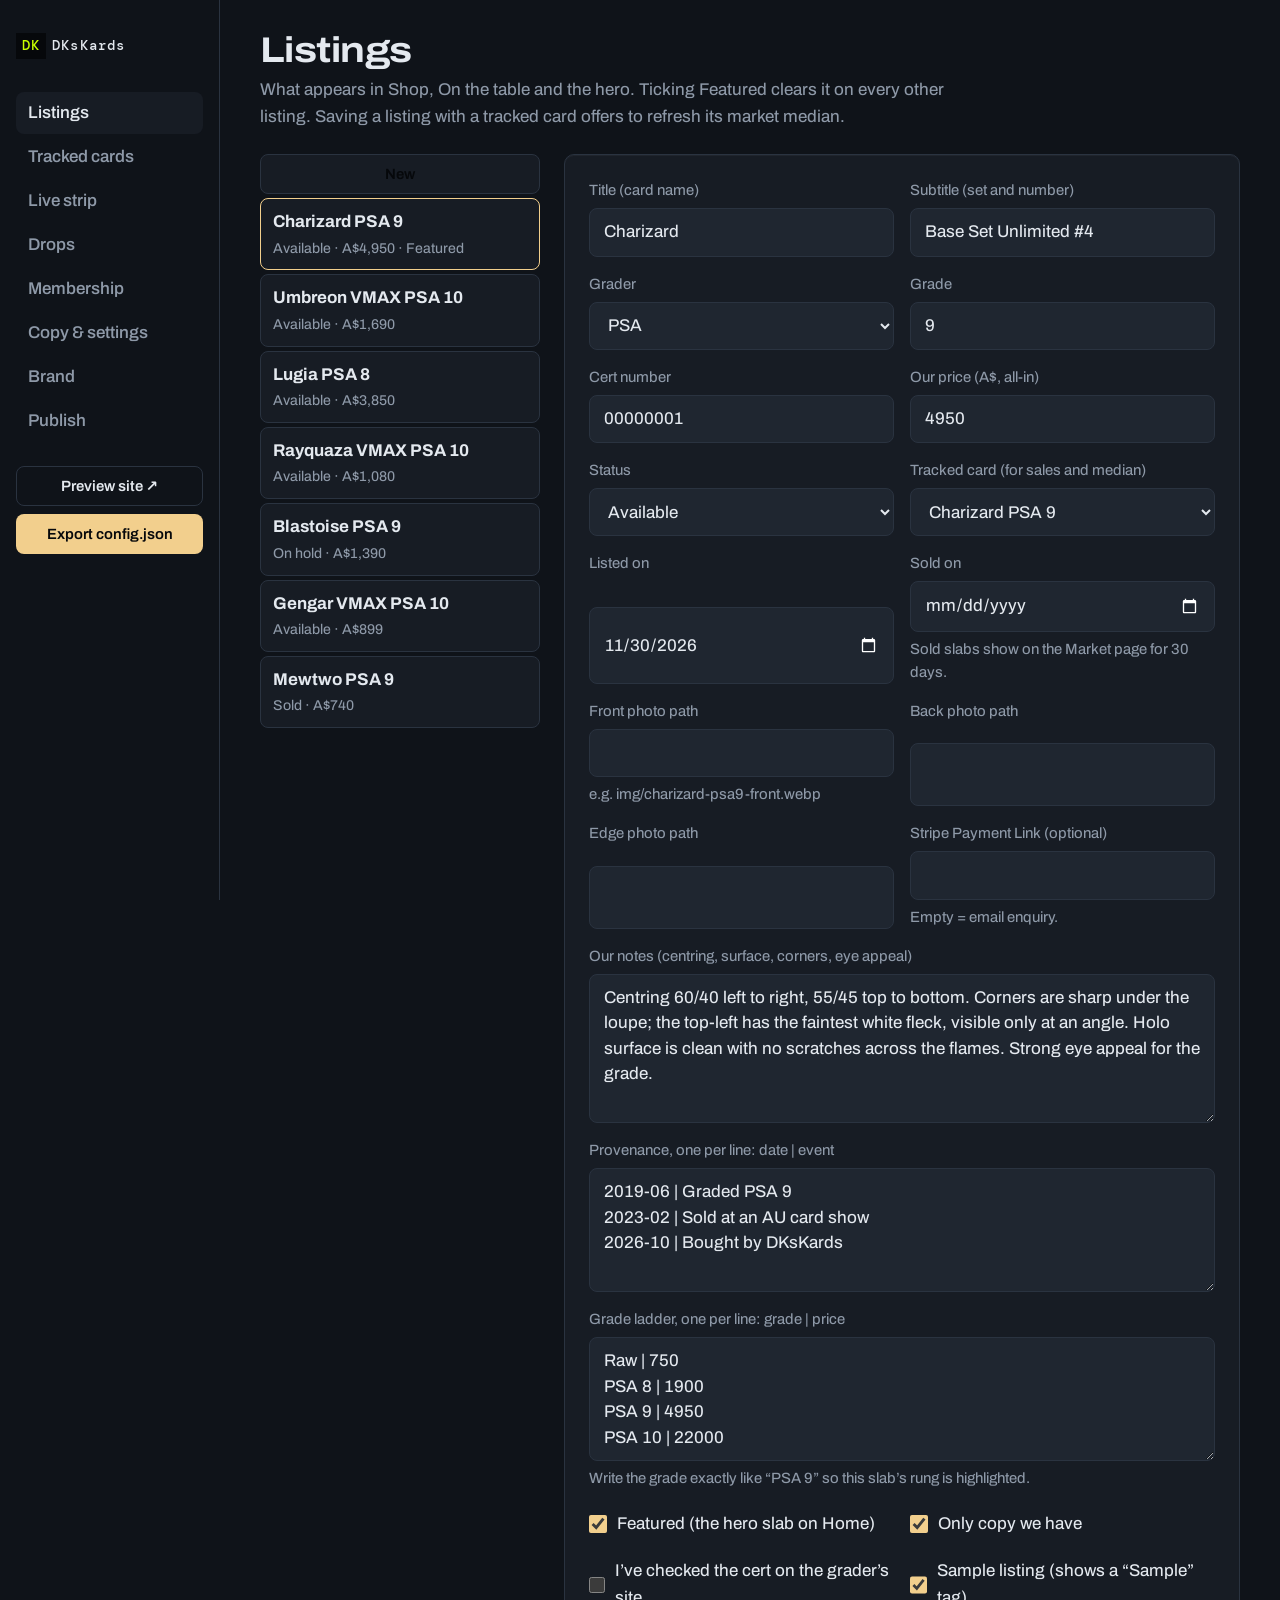
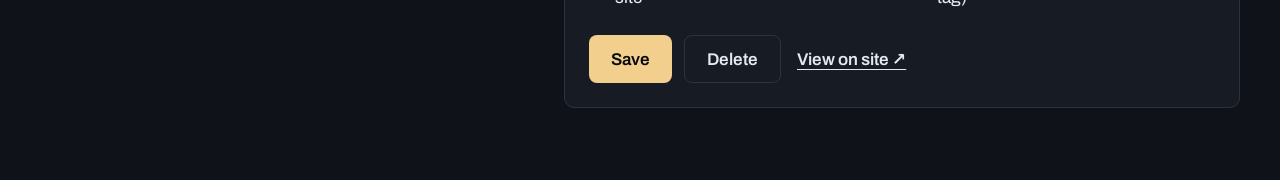
==== dashboard.html @ 217d37fc "DKsKards viewing room site Static storefront: home, shop, card, market pages, dashboard, shared conf" ====
<!doctype html>
<html lang="en-AU" data-theme="dark">
<head>
<meta charset="utf-8">
<meta name="viewport" content="width=device-width, initial-scale=1, viewport-fit=cover">
<meta name="robots" content="noindex">
<title>Dashboard · DKsKards</title>
<script>try{var t=localStorage.getItem('dksKardsTheme');if(t)document.documentElement.dataset.theme=t}catch(e){}</script>
<link rel="preconnect" href="https://fonts.googleapis.com">
<link rel="preconnect" href="https://fonts.gstatic.com" crossorigin>
<link href="https://fonts.googleapis.com/css2?family=Archivo:wdth,wght@62..125,400..800&display=swap" rel="stylesheet">
<link href="https://fonts.googleapis.com/css2?family=DM+Mono:wght@500&text=DKsard%20&display=swap" rel="stylesheet">
<link rel="stylesheet" href="styles.css">
<style>
  .dash{display:grid;grid-template-columns:220px 1fr;min-height:100vh}
  .side{border-right:1px solid var(--edge);padding:var(--s-5) var(--s-4);display:grid;align-content:start;gap:var(--s-5);position:sticky;top:0;height:100vh;overflow:auto}
  .side nav{display:grid;gap:2px}
  .side nav button{text-align:left;min-height:42px;padding:0 12px;border-radius:var(--r-ctl);border:0;background:none;color:var(--steel);cursor:pointer;font-weight:550}
  .side nav button[aria-current]{background:var(--case);color:var(--acrylic)}
  .main{padding:var(--s-6) var(--gutter) var(--s-8);max-width:1100px}
  .main h1{font-size:var(--t-h2);margin-bottom:var(--s-2)}
  .main>p{color:var(--steel);margin-bottom:var(--s-5);max-width:70ch}
  .split{display:grid;grid-template-columns:280px 1fr;gap:var(--s-5);align-items:start}
  .items{display:grid;gap:4px}
  .items button{display:grid;text-align:left;gap:2px;padding:10px 12px;border-radius:var(--r-ctl);border:1px solid var(--edge);background:var(--case);cursor:pointer}
  .items button[aria-current]{border-color:var(--lamp)}
  .items small{color:var(--steel)}
  .form{display:grid;grid-template-columns:1fr 1fr;gap:var(--s-4);padding:var(--s-5)}
  .form .full{grid-column:1/-1}
  .form .check{color:var(--acrylic)}
  .actions{display:flex;gap:var(--s-3);flex-wrap:wrap;grid-column:1/-1;padding-top:var(--s-2)}
  .rows{display:grid;gap:var(--s-2)}
  .row{display:grid;gap:var(--s-2);align-items:end}
  .hint{font-size:var(--t-small);color:var(--steel)}
  .toast{position:fixed;bottom:20px;left:50%;transform:translateX(-50%);background:var(--acrylic);color:var(--room);padding:10px 18px;border-radius:999px;font-weight:600;z-index:90;opacity:0;transition:opacity .2s;pointer-events:none}
  .toast.on{opacity:1}
  .swatch{display:flex;gap:var(--s-4);align-items:center;flex-wrap:wrap}
  .swatch input[type=color]{width:64px;height:48px;border:1px solid var(--edge);border-radius:var(--r-ctl);background:none;cursor:pointer}
  .preview-btn{display:inline-flex;min-height:48px;padding:0 22px;align-items:center;border-radius:var(--r-ctl);font-weight:600}
  @media (max-width:860px){
    .dash{grid-template-columns:1fr}
    .side{position:static;height:auto;border-right:0;border-bottom:1px solid var(--edge)}
    .side nav{grid-auto-flow:column;overflow-x:auto}
    .split,.form{grid-template-columns:1fr}
    body{padding-bottom:0}
  }
</style>
</head>
<body>
<div class="dash">
  <aside class="side">
    <a class="logo" href="index.html"><span class="logo-chip">DK</span><span>DKsKards</span></a>
    <nav id="tabs" aria-label="Dashboard sections"></nav>
    <div style="display:grid;gap:8px">
      <a class="btn btn-line btn-sm" href="index.html" target="_blank">Preview site ↗</a>
      <button class="btn btn-lamp btn-sm" type="button" id="exportTop">Export config.json</button>
    </div>
  </aside>
  <main class="main" id="main"></main>
</div>
<div class="toast" id="toast" role="status"></div>

<script type="module">
import { load, save, DEFAULTS, ADMIN_KEY, STORE_KEY, THEME_KEY, escapeHtml as esc, fmtAUD, latest, median, contrast } from './config.js';

localStorage.setItem(ADMIN_KEY, '1');
const cfg = structuredClone(await load({ admin: true }));
const main = document.getElementById('main');
const $ = (s, r = main) => r.querySelector(s);
const uid = p => `${p}_${Date.now().toString(36)}${Math.random().toString(36).slice(2, 5)}`;
const today = () => new Date().toISOString().slice(0, 10);

function persist(msg = 'Saved in this browser') {
  cfg.updatedAt = new Date().toISOString();
  save(cfg);
  const t = document.getElementById('toast');
  t.textContent = msg; t.classList.add('on');
  clearTimeout(persist.t); persist.t = setTimeout(() => t.classList.remove('on'), 1800);
}

/* ---------- tiny form builder ---------- */
const get = (o, path) => path.split('.').reduce((v, k) => v?.[k], o);
const set = (o, path, val) => { const ks = path.split('.'), last = ks.pop(); ks.reduce((v, k) => (v[k] ??= {}), o)[last] = val; };
const lines = {
  fmt: (arr, cols) => (arr || []).map(r => (Array.isArray(r) ? r : cols.map(c => r[c])).join(' | ')).join('\n'),
  parse: (text, cols, asArray, nums = []) => text.split('\n').map(l => l.split('|').map(s => s.trim())).filter(p => p[0])
    .map(p => { const vals = cols.map((c, i) => nums.includes(c) ? Number(String(p[i] || '').replace(/[^\d.]/g, '')) : (p[i] || '')); return asArray ? vals : Object.fromEntries(cols.map((c, i) => [c, vals[i]])); })
};

function field(f, obj) {
  const v = get(obj, f.k), id = 'f_' + f.k.replace(/\W/g, '_'), cls = f.full ? ' full' : '';
  const hint = f.hint ? `<small class="hint">${f.hint}</small>` : '';
  if (f.type === 'check') return `<label class="check${cls}"><input type="checkbox" id="${id}" data-k="${f.k}" ${v ? 'checked' : ''}> ${f.label}</label>`;
  let input;
  if (f.type === 'select') input = `<select class="input" id="${id}" data-k="${f.k}">${f.options.map(o => { const [val, lab] = Array.isArray(o) ? o : [o, o]; return `<option value="${esc(val)}" ${String(v ?? '') === String(val) ? 'selected' : ''}>${esc(lab)}</option>`; }).join('')}</select>`;
  else if (f.type === 'textarea' || f.type === 'lines') input = `<textarea class="input" id="${id}" data-k="${f.k}" rows="${f.rows || 4}" ${f.type === 'lines' ? 'style="font-variant-numeric:tabular-nums"' : ''}>${esc(f.type === 'lines' ? lines.fmt(v, f.cols) : v ?? '')}</textarea>`;
  else input = `<input class="input" id="${id}" data-k="${f.k}" type="${f.type || 'text'}" value="${esc(v ?? '')}" ${f.type === 'number' ? 'inputmode="decimal" step="any"' : ''}>`;
  return `<label class="field${cls}" for="${id}"><span>${f.label}</span>${input}${hint}</label>`;
}

function readFields(form, fields, obj) {
  for (const f of fields) {
    const el = form.querySelector(`[data-k="${f.k}"]`);
    if (!el) continue;
    let v = f.type === 'check' ? el.checked : el.value;
    if (f.type === 'number') v = v === '' ? null : Number(v);
    if (f.type === 'lines') v = lines.parse(v, f.cols, f.asArray, f.nums);
    set(obj, f.k, v);
  }
  return obj;
}

/* ---------- price check (median of recent comps → history, with confirm) ---------- */
function checkPrice(item) {
  if (!item) return false;
  const since = Date.now() - 90 * 864e5;
  const recent = (item.comps || []).filter(c => Date.parse(c.date) >= since && c.aud > 0);
  if (!recent.length) { alert(`No sales in the last 90 days for ${item.name}. Paste some comps first.`); return false; }
  const m = Math.round(median(recent.map(c => c.aud)) / 5) * 5, cur = latest(item);
  if (!confirm(`${item.name} ${item.grader} ${item.grade}\n\nSuggested market median: ${fmtAUD(m)} (from ${recent.length} sales in 90 days).\nCurrent: ${fmtAUD(cur)}.\n\nAdd it to the price history?`)) return false;
  item.history ??= [];
  const t = today(), last = item.history.at(-1);
  if (last?.t === t) last.aud = m; else item.history.push({ t, aud: m });
  return true;
}

/* ---------- panels ---------- */
const STATUS = [['available', 'Available'], ['on_hold', 'On hold'], ['sold', 'Sold']];
const GRADERS = ['PSA', 'CGC', 'BGS', 'TAG', 'ACE'];

const LISTING_FIELDS = () => [
  { k: 'title', label: 'Title (card name)' }, { k: 'subtitle', label: 'Subtitle (set and number)' },
  { k: 'grader', label: 'Grader', type: 'select', options: GRADERS }, { k: 'grade', label: 'Grade' },
  { k: 'cert', label: 'Cert number' }, { k: 'priceAUD', label: 'Our price (A$, all-in)', type: 'number' },
  { k: 'status', label: 'Status', type: 'select', options: STATUS },
  { k: 'inventoryId', label: 'Tracked card (for sales and median)', type: 'select', options: [['', 'None'], ...(cfg.inventory || []).map(i => [i.id, `${i.name} ${i.grader} ${i.grade}`])] },
  { k: 'listedAt', label: 'Listed on', type: 'date' }, { k: 'soldAt', label: 'Sold on', type: 'date', hint: 'Sold slabs show on the Market page for 30 days.' },
  { k: 'images.front', label: 'Front photo path', hint: 'e.g. img/charizard-psa9-front.webp' }, { k: 'images.back', label: 'Back photo path' },
  { k: 'images.edge', label: 'Edge photo path' }, { k: 'buyLink', label: 'Stripe Payment Link (optional)', type: 'url', hint: 'Empty = email enquiry.' },
  { k: 'notes', label: 'Our notes (centring, surface, corners, eye appeal)', type: 'textarea', full: true, rows: 5 },
  { k: 'provenance', label: 'Provenance, one per line: date | event', type: 'lines', cols: ['date', 'event'], full: true },
  { k: 'ladder', label: 'Grade ladder, one per line: grade | price', type: 'lines', cols: ['grade', 'price'], asArray: true, nums: ['price'], full: true, hint: 'Write the grade exactly like “PSA 9” so this slab’s rung is highlighted.' },
  { k: 'featured', label: 'Featured (the hero slab on Home)', type: 'check' }, { k: 'onlyCopy', label: 'Only copy we have', type: 'check' },
  { k: 'certVerified', label: 'I’ve checked the cert on the grader’s site', type: 'check' }, { k: 'sample', label: 'Sample listing (shows a “Sample” tag)', type: 'check' }
];

const INV_FIELDS = [
  { k: 'name', label: 'Card name' }, { k: 'set', label: 'Set' }, { k: 'number', label: 'Card number' },
  { k: 'era', label: 'Era', type: 'select', options: ['WOTC vintage', 'EX & DP era', 'HGSS to XY', 'Sun & Moon', 'Sword & Shield', 'Scarlet & Violet', 'Japanese', 'Other'] },
  { k: 'language', label: 'Language', type: 'select', options: ['English', 'Japanese', 'Korean', 'Chinese', 'Other'] },
  { k: 'grader', label: 'Grader', type: 'select', options: GRADERS }, { k: 'grade', label: 'Grade' },
  { k: 'pop', label: 'Population at this grade', type: 'number' }, { k: 'popHigher', label: 'Population graded higher', type: 'number' },
  { k: 'comps', label: 'Recent sales, one per line: date | price A$ | venue', type: 'lines', cols: ['date', 'aud', 'venue'], nums: ['aud'], full: true, rows: 8, hint: 'Dates as YYYY-MM-DD. Convert USD to AUD before pasting.' }
];

function listEditor({ title, intro, key, fields, label, sub, blank, onSave, extra }) {
  return function render(selId) {
    const arr = cfg[key] ??= [];
    const cur = arr.find(x => x.id === selId) || arr[0];
    main.innerHTML = `<h1>${title}</h1><p>${intro}</p>
      <div class="split">
        <div class="items">
          <button type="button" class="btn btn-lamp btn-sm" id="newItem" style="display:flex">New</button>
          ${arr.map(x => `<button type="button" data-id="${esc(x.id)}" ${x === cur ? 'aria-current="true"' : ''}><b>${esc(label(x))}</b><small>${esc(sub(x))}</small></button>`).join('')}
        </div>
        ${cur ? `<form class="form panel" id="ed">${(typeof fields === 'function' ? fields() : fields).map(f => field(f, cur)).join('')}
          ${extra ? extra(cur) : ''}
          <div class="actions"><button class="btn btn-lamp" type="submit">Save</button>
          <button class="btn btn-line" type="button" id="del">Delete</button>
          ${key === 'listings' ? `<a class="btn btn-text" href="card.html?id=${encodeURIComponent(cur.id)}" target="_blank">View on site ↗</a>` : ''}</div></form>`
        : '<p class="muted">Nothing here yet.</p>'}
      </div>`;
    $('#newItem').onclick = () => { const x = blank(); arr.unshift(x); persist('Added'); render(x.id); };
    main.querySelectorAll('.items [data-id]').forEach(b => b.onclick = () => render(b.dataset.id));
    if (!cur) return;
    $('#ed').onsubmit = e => {
      e.preventDefault();
      readFields(e.target, typeof fields === 'function' ? fields() : fields, cur);
      onSave?.(cur);
      persist();
      render(cur.id);
    };
    $('#del').onclick = () => { if (confirm(`Delete “${label(cur)}”? This can’t be undone (export a backup first if unsure).`)) { arr.splice(arr.indexOf(cur), 1); persist('Deleted'); render(); } };
    main.querySelectorAll('[data-act]').forEach(b => b.onclick = () => extraAct(b.dataset.act, cur, render));
  };
}

function extraAct(act, item, render) {
  if (act === 'check') {
    readFields($('#ed'), INV_FIELDS, item);
    if (checkPrice(item)) { persist('Market median updated'); render(item.id); }
  }
}

const PANELS = {
  listings: { name: 'Listings', render: listEditor({
    title: 'Listings', key: 'listings', fields: LISTING_FIELDS,
    intro: 'What appears in Shop, On the table and the hero. Ticking Featured clears it on every other listing. Saving a listing with a tracked card offers to refresh its market median.',
    label: x => `${x.title || 'Untitled'} ${x.grader || ''} ${x.grade || ''}`, sub: x => `${STATUS.find(s => s[0] === x.status)?.[1] || ''} · ${fmtAUD(x.priceAUD)}${x.featured ? ' · Featured' : ''}`,
    blank: () => ({ id: uid('lst'), title: 'New slab', subtitle: '', grader: 'PSA', grade: '10', cert: '', priceAUD: null, status: 'available', onlyCopy: true, images: { front: '', back: '', edge: '' }, notes: '', provenance: [], ladder: [], featured: false, buyLink: '', listedAt: today() }),
    onSave: l => {
      if (l.featured) cfg.listings.forEach(x => { if (x !== l) x.featured = false; });
      if (l.status === 'sold' && !l.soldAt) l.soldAt = today();
      const item = cfg.inventory?.find(i => i.id === l.inventoryId);
      if (item) checkPrice(item);
    }
  }) },
  inventory: { name: 'Tracked cards', render: listEditor({
    title: 'Tracked cards', key: 'inventory', fields: INV_FIELDS,
    intro: 'Every card on the Market board. Paste 3–10 recent sales, then Check price to add a new market median to its history.',
    label: x => x.name || 'Untitled', sub: x => `${x.grader} ${x.grade} · ${fmtAUD(latest(x))} · ${(x.comps || []).length} sales`,
    blank: () => ({ id: uid('inv'), name: 'New card', set: '', number: '', era: 'Other', language: 'English', grader: 'PSA', grade: '10', pop: null, popHigher: null, history: [], comps: [] }),
    extra: x => `<div class="full panel" style="padding:14px 16px;display:flex;justify-content:space-between;align-items:center;gap:12px;flex-wrap:wrap;background:var(--case-2)">
      <span>Market median <b class="num">${fmtAUD(latest(x))}</b> <span class="hint">· ${(x.history || []).length} history points · last ${esc(x.history?.at(-1)?.t || 'never')}</span></span>
      <button class="btn btn-line btn-sm" type="button" data-act="check">Check price</button></div>`
  }) },
  ticker: { name: 'Live strip', render: renderTicker },
  drops: { name: 'Drops', render: renderDrops },
  membership: { name: 'Membership', render: renderMembership },
  copy: { name: 'Copy & settings', render: renderCopy },
  brand: { name: 'Brand', render: renderBrand },
  publish: { name: 'Publish', render: renderPublish }
};

function renderTicker() {
  const items = cfg.tickerItems ??= [];
  main.innerHTML = `<h1>Live strip</h1><p>The prices that run across the top of every page. Previous price drives the % change.</p>
    <form class="panel" style="padding:var(--s-5);display:grid;gap:var(--s-4)" id="tk">
      <div class="rows">${items.map((t, i) => `<div class="row" style="grid-template-columns:2fr 1fr 1fr auto">
        <label class="field"><span>Text</span><input class="input" name="text" value="${esc(t.text)}"></label>
        <label class="field"><span>Price A$</span><input class="input num" name="price" type="number" value="${t.price ?? ''}"></label>
        <label class="field"><span>Previous A$</span><input class="input num" name="prevPrice" type="number" value="${t.prevPrice ?? ''}"></label>
        <button class="btn btn-text" type="button" data-rm="${i}" aria-label="Remove ${esc(t.text)}">Remove</button></div>`).join('')}</div>
      <div class="actions"><button class="btn btn-lamp" type="submit">Save</button><button class="btn btn-line" type="button" id="add">Add a row</button>
      <button class="btn btn-text" type="button" id="fill">Fill from tracked cards</button></div>
    </form>`;
  const read = () => {
    cfg.tickerItems = [...main.querySelectorAll('.row')].map(r => {
      const price = Number(r.querySelector('[name=price]').value) || null, prevPrice = Number(r.querySelector('[name=prevPrice]').value) || null;
      return { text: r.querySelector('[name=text]').value, price, prevPrice, dir: price && prevPrice && price < prevPrice ? 'down' : 'up' };
    }).filter(t => t.text.trim());
  };
  $('#tk').onsubmit = e => { e.preventDefault(); read(); persist(); renderTicker(); };
  $('#add').onclick = () => { read(); cfg.tickerItems.push({ text: '', price: null, prevPrice: null }); renderTicker(); };
  main.querySelectorAll('[data-rm]').forEach(b => b.onclick = () => { read(); cfg.tickerItems.splice(Number(b.dataset.rm), 1); persist('Removed'); renderTicker(); });
  $('#fill').onclick = () => {
    if (!confirm('Replace the live strip with the latest medians of your tracked cards?')) return;
    cfg.tickerItems = (cfg.inventory || []).slice(0, 10).map(i => {
      const h = i.history || [], price = latest(i), ref = h.length ? Date.parse(h.at(-1).t) - 30 * 864e5 : 0;
      const prev = [...h].reverse().find(p => Date.parse(p.t) <= ref)?.aud ?? null;
      return { text: `${i.name} ${i.grader} ${i.grade}`, price, prevPrice: prev, dir: prev && price < prev ? 'down' : 'up' };
    });
    persist('Live strip refreshed'); renderTicker();
  };
}

function renderDrops() {
  const drops = cfg.drops ??= [];
  const local = d => { if (!d) return ''; const t = new Date(d); return new Date(t - t.getTimezoneOffset() * 6e4).toISOString().slice(0, 16); };
  main.innerHTML = `<h1>Drops</h1><p>Scheduled releases of new stock. The next one shows on Home and Shop with an “Add to calendar” link. Times are in this computer’s time zone.</p>
    <form id="dr" style="display:grid;gap:var(--s-4)">
      ${drops.map((d, i) => `<fieldset class="panel form" data-i="${i}" style="border:1px solid var(--edge)">
        <label class="field"><span>Title</span><input class="input" name="title" value="${esc(d.title)}"></label>
        <label class="field"><span>Date and time</span><input class="input" name="date" type="datetime-local" value="${local(d.date)}"></label>
        <div class="full"><span class="hint">Listings in this drop</span>${(cfg.listings || []).map(l => `<label class="check"><input type="checkbox" name="lst" value="${esc(l.id)}" ${d.listingIds?.includes(l.id) ? 'checked' : ''}> ${esc(l.title)} ${esc(l.grader)} ${esc(l.grade)}</label>`).join('')}</div>
        <div class="actions"><button class="btn btn-text" type="button" data-rm="${i}">Remove this drop</button></div></fieldset>`).join('')}
      <div class="actions"><button class="btn btn-lamp" type="submit">Save</button><button class="btn btn-line" type="button" id="add">Add a drop</button></div>
    </form>`;
  const read = () => {
    cfg.drops = [...main.querySelectorAll('fieldset[data-i]')].map(fs => ({
      title: fs.querySelector('[name=title]').value,
      date: fs.querySelector('[name=date]').value ? new Date(fs.querySelector('[name=date]').value).toISOString() : '',
      listingIds: [...fs.querySelectorAll('[name=lst]:checked')].map(c => c.value)
    }));
  };
  $('#dr').onsubmit = e => { e.preventDefault(); read(); persist(); renderDrops(); };
  $('#add').onclick = () => { read(); cfg.drops.push({ title: 'New drop', date: new Date(Date.now() + 7 * 864e5).toISOString(), listingIds: [] }); renderDrops(); };
  main.querySelectorAll('[data-rm]').forEach(b => b.onclick = () => { read(); cfg.drops.splice(Number(b.dataset.rm), 1); persist('Removed'); renderDrops(); });
}

function renderMembership() {
  const tiers = cfg.membership.tiers;
  const F = [{ k: 'name', label: 'Name' }, { k: 'priceMonthly', label: 'Monthly A$', type: 'number' }, { k: 'priceYearly', label: 'Yearly A$ (optional)', type: 'number' },
    { k: 'link', label: 'Stripe Payment Link', type: 'url', hint: 'Empty = email signup.' }, { k: 'blurb', label: 'One-line description', full: true },
    { k: 'highlight', label: 'Highlight this tier', type: 'check' }, { k: 'from', label: 'Show “from” before the price', type: 'check' }];
  main.innerHTML = `<h1>Membership</h1><p>Prices and payment links for each tier. Create a recurring Stripe Payment Link per tier and paste it here.</p>
    <form id="ms" style="display:grid;gap:var(--s-4)">${tiers.map((t, i) => `<fieldset class="panel form" data-i="${i}" style="border:1px solid var(--edge)"><legend class="hint" style="padding:0 6px">${esc(t.id)}</legend>${F.map(f => field({ ...f, k: f.k }, t).replace(/id="f_/g, `id="t${i}_`).replace(/for="f_/g, `for="t${i}_`)).join('')}</fieldset>`).join('')}
    <div class="actions"><button class="btn btn-lamp" type="submit">Save</button></div></form>`;
  $('#ms').onsubmit = e => {
    e.preventDefault();
    main.querySelectorAll('fieldset[data-i]').forEach(fs => readFields(fs, F, tiers[fs.dataset.i]));
    if (tiers.filter(t => t.highlight).length > 1) alert('More than one tier is highlighted. Usually one reads best.');
    persist();
  };
}

function renderCopy() {
  const C = Object.keys(DEFAULTS.copy).map(k => ({ k: 'copy.' + k, label: k.replace(/([A-Z])/g, ' $1').replace(/^./, c => c.toUpperCase()), type: (DEFAULTS.copy[k].length > 70 ? 'textarea' : 'text'), full: DEFAULTS.copy[k].length > 70, rows: 3 }));
  const S = [{ k: 'settings.contactEmail', label: 'Contact email (enquiries, briefs, orders)', type: 'email' }, { k: 'settings.huntPrice', label: 'Card Hunt price A$', type: 'number' },
    { k: 'settings.auditPrice', label: 'Portfolio audit price A$', type: 'number' },
    ...['free', 'collector', 'concierge'].map(t => ({ k: `settings.sourcingRates.${t}`, label: `Sourcing fee rate, ${t} (0.05 = 5%)`, type: 'number' }))];
  main.innerHTML = `<h1>Copy & settings</h1><p>Every visible line of copy. Write in sentence case. Avoid “investment”, “returns” and “guaranteed”.</p>
    <form class="form panel" id="cp">${S.map(f => field(f, cfg)).join('')}<hr class="full" style="border:0;border-top:1px solid var(--edge)">${C.map(f => field(f, cfg)).join('')}
    <div class="actions"><button class="btn btn-lamp" type="submit">Save</button></div></form>`;
  $('#cp').onsubmit = e => {
    e.preventDefault();
    readFields(e.target, [...S, ...C], cfg);
    const banned = Object.values(cfg.copy).join(' ').match(/\b(investment|returns|guaranteed)\b/i);
    persist(banned ? `Saved. Heads up: copy uses “${banned[0]}”.` : 'Saved in this browser');
  };
}

function renderBrand() {
  const ROOM = '#0F1319';
  main.innerHTML = `<h1>Brand</h1><p>The logo’s chartreuse is fixed. The lamp colour is the light source: primary buttons, focus rings and “our price” in the dark theme.</p>
    <div class="panel" style="padding:var(--s-5);display:grid;gap:var(--s-5)">
      <div class="swatch">
        <input type="color" id="lamp" value="${esc(cfg.settings.lamp || '#F2CF8D')}" aria-label="Lamp colour">
        <span class="btn preview-btn" id="prev" style="background:${esc(cfg.settings.lamp)};color:#06080B">Browse the slabs</span>
        <span class="preview-btn" id="prevText" style="background:${ROOM};color:${esc(cfg.settings.lamp)};font-size:1.3rem">A$4,950</span>
      </div>
      <p id="ratio" role="status"></p>
      <label class="field" style="max-width:260px"><span>Default theme for new visitors</span>
        <select class="input" id="theme"><option value="dark" ${cfg.theme !== 'light' ? 'selected' : ''}>Dark (viewing room)</option><option value="light" ${cfg.theme === 'light' ? 'selected' : ''}>Light (daylight inspection)</option></select></label>
      <div class="actions"><button class="btn btn-lamp" type="button" id="saveBrand">Save</button><button class="btn btn-text" type="button" id="resetLamp">Reset to #F2CF8D</button></div>
    </div>`;
  const upd = () => {
    const c = $('#lamp').value, r = contrast(c, ROOM);
    $('#prev').style.background = c; $('#prevText').style.color = c;
    $('#ratio').innerHTML = r >= 4.5 ? `<span class="up">Contrast ${r.toFixed(1)}:1 against the dark background. Good.</span>`
      : `<span class="down">Contrast ${r.toFixed(1)}:1. This colour is hard to read on the dark background. Pick a lighter one.</span>`;
    return r;
  };
  $('#lamp').oninput = upd; upd();
  $('#resetLamp').onclick = () => { $('#lamp').value = '#F2CF8D'; upd(); };
  $('#saveBrand').onclick = () => {
    if (upd() < 4.5 && !confirm('This lamp colour fails the 4.5:1 contrast check. Save anyway?')) return;
    cfg.settings.lamp = $('#lamp').value.toUpperCase();
    cfg.theme = $('#theme').value;
    persist();
  };
}

function renderPublish() {
  main.innerHTML = `<h1>Publish</h1>
    <p>Edits here live only in this browser. To show them to visitors: export <b>config.json</b>, put it next to index.html in the site folder, and redeploy. Visitors load config.json; this browser also overlays its local edits because you’ve opened the dashboard here.</p>
    <div class="panel" style="padding:var(--s-5);display:grid;gap:var(--s-4)">
      <div class="actions"><button class="btn btn-lamp" type="button" id="exp">Export config.json</button>
      <label class="btn btn-line" style="cursor:pointer">Import a config file<input type="file" id="imp" accept="application/json,.json" hidden></label></div>
      <p class="hint">Last saved here: ${cfg.updatedAt ? new Date(cfg.updatedAt).toLocaleString('en-AU') : 'not yet'}.</p>
      <hr style="border:0;border-top:1px solid var(--edge)">
      <div class="actions">
        <button class="btn btn-text" type="button" id="discard">Discard this browser’s edits</button>
        <button class="btn btn-text" type="button" id="signout">Stop showing local edits in this browser</button>
      </div>
      <p class="hint">Discard reloads the published config.json (or the built-in samples). Stop showing makes this browser see the site exactly as visitors do.</p>
    </div>`;
  $('#exp').onclick = exportConfig;
  $('#imp').onchange = async e => {
    const file = e.target.files[0]; if (!file) return;
    try {
      const data = JSON.parse(await file.text());
      if (!confirm(`Replace this browser’s config with ${file.name}?`)) return;
      localStorage.setItem(STORE_KEY, JSON.stringify(data));
      location.reload();
    } catch { alert('That file isn’t valid JSON.'); }
  };
  $('#discard').onclick = () => { if (confirm('Discard every unsaved-to-file edit in this browser?')) { localStorage.removeItem(STORE_KEY); location.reload(); } };
  $('#signout').onclick = () => { localStorage.removeItem(ADMIN_KEY); alert('Done. Opening the dashboard again turns local edits back on.'); location.href = 'index.html'; };
}

function exportConfig() {
  const a = Object.assign(document.createElement('a'), {
    href: URL.createObjectURL(new Blob([JSON.stringify(cfg, null, 2)], { type: 'application/json' })), download: 'config.json'
  });
  a.click(); URL.revokeObjectURL(a.href);
}
document.getElementById('exportTop').onclick = exportConfig;

/* ---------- tabs ---------- */
const tabs = document.getElementById('tabs');
tabs.innerHTML = Object.entries(PANELS).map(([k, p]) => `<button type="button" data-p="${k}">${p.name}</button>`).join('');
function show(k) {
  if (!PANELS[k]) k = 'listings';
  tabs.querySelectorAll('button').forEach(b => b.toggleAttribute('aria-current', b.dataset.p === k));
  history.replaceState(null, '', '#' + k);
  PANELS[k].render();
  main.focus?.();
}
tabs.onclick = e => { const b = e.target.closest('[data-p]'); if (b) show(b.dataset.p); };
show(location.hash.slice(1));
</script>
</body>
</html>
---- styles.css ----
/* DKsKards — "The Viewing Room". Tokens first; dark and light values change together. */
:root{
  --room:#0F1319; --case:#171C24; --case-2:#1F2630; --edge:#2A3340;
  --acrylic:#E4E9EF; --steel:#8E99A8; --lamp:#F2CF8D; --lamp-ink:var(--lamp);
  --gain:#63CF95; --loss:#EA6E62; --signal:#C8FF00; --ink:#06080B;
  --display:'Archivo',system-ui,sans-serif;
  --read:'Source Serif 4',Georgia,serif;
  --t-hero:clamp(2.6rem,7vw,5.2rem); --t-h1:clamp(2rem,4.5vw,3.2rem);
  --t-h2:clamp(1.5rem,3vw,2.1rem); --t-h3:1.25rem; --t-small:.875rem; --t-micro:.75rem;
  --s-1:4px; --s-2:8px; --s-3:12px; --s-4:16px; --s-5:24px; --s-6:32px; --s-7:48px; --s-8:72px; --s-9:112px;
  --r-slab:14px; --r-panel:10px; --r-ctl:8px;
  --ease:cubic-bezier(.2,.7,.2,1);
  --gutter:clamp(16px,4vw,40px);
  --hi:inset 0 1px 0 rgba(255,255,255,.04);
  color-scheme:dark;
}
:root[data-theme="light"]{
  --room:#ECEFF3; --case:#FFFFFF; --case-2:#F5F7F9; --edge:#D5DBE2;
  --acrylic:#121820; --steel:#566170; --lamp:#B07A1E; --lamp-ink:#8A5A0B;
  --gain:#17794A; --loss:#C2392C; --hi:inset 0 1px 0 rgba(255,255,255,.8);
  color-scheme:light;
}

*,*::before,*::after{box-sizing:border-box;margin:0;padding:0}
html{-webkit-text-size-adjust:100%;scroll-padding-top:80px}
body{
  background:var(--room); color:var(--acrylic); min-height:100vh;
  font:450 1rem/1.55 var(--display); font-variation-settings:"wdth" 100;
  -webkit-font-smoothing:antialiased; overflow-x:hidden;
}
@media (min-width:761px){html{font-size:106.25%}} /* 17px desktop base */
img,svg{display:block;max-width:100%}
a{color:inherit}
button,input,select,textarea{font:inherit;color:inherit}
h1,h2,h3{font-weight:700;font-variation-settings:"wdth" 118;letter-spacing:-.015em;line-height:1.05;text-wrap:balance}
h1{font-size:var(--t-h1)} h2{font-size:var(--t-h2)} h3{font-size:var(--t-h3);line-height:1.2}
p{text-wrap:pretty}
.read{font-family:var(--read);font-size:1.0625rem;line-height:1.65;max-width:68ch}
.num{font-variant-numeric:tabular-nums}
.muted{color:var(--steel)}
.small{font-size:var(--t-small)}
.wrap{max-width:1240px;margin-inline:auto;padding-inline:var(--gutter)}
.section{padding-block:var(--s-8)}
.section-head{display:flex;align-items:end;justify-content:space-between;gap:var(--s-4);margin-bottom:var(--s-5);flex-wrap:wrap}
.section-head p{color:var(--steel);max-width:52ch;margin-top:var(--s-2)}
.sr-only{position:absolute;width:1px;height:1px;overflow:hidden;clip:rect(0 0 0 0);white-space:nowrap}
.skip{position:absolute;left:var(--s-4);top:-60px;z-index:100;background:var(--lamp);color:var(--ink);padding:10px 16px;border-radius:var(--r-ctl);font-weight:600}
.skip:focus{top:var(--s-3)}
:focus-visible{outline:2px solid var(--lamp);outline-offset:3px;border-radius:4px}
.up{color:var(--gain)} .down{color:var(--loss)}
[hidden]{display:none!important}

/* ---------- controls ---------- */
.btn{display:inline-flex;align-items:center;justify-content:center;gap:8px;min-height:48px;padding:0 22px;
  border-radius:var(--r-ctl);font:600 1rem var(--display);cursor:pointer;border:0;text-decoration:none;
  transition:transform .12s var(--ease),background .12s,border-color .12s}
.btn:active{transform:scale(.98)}
.btn-lamp{background:var(--lamp);color:var(--ink)}
.btn-lamp:hover{background:color-mix(in srgb,var(--lamp) 88%,#fff)}
.btn-line{background:none;border:1px solid var(--edge);color:var(--acrylic)}
.btn-line:hover{border-color:var(--steel)}
.btn-text{background:none;color:var(--acrylic);text-decoration:underline;text-underline-offset:4px;padding:0 4px;min-height:44px}
.btn-text:hover{color:var(--lamp-ink)}
.btn-sm{min-height:40px;padding:0 14px;font-size:var(--t-small)}
.icon-btn{display:grid;place-items:center;width:44px;height:44px;border-radius:var(--r-ctl);background:none;border:1px solid transparent;cursor:pointer;color:var(--acrylic)}
.icon-btn:hover{border-color:var(--edge)}
.icon-btn svg{width:20px;height:20px}
.chips{display:flex;gap:var(--s-2);flex-wrap:wrap}
.chip{min-height:40px;padding:0 16px;border-radius:999px;border:1px solid var(--edge);background:none;cursor:pointer;
  font-size:var(--t-small);font-weight:550;color:var(--steel);transition:all .22s var(--ease)}
.chip:hover{color:var(--acrylic)}
.chip[aria-pressed="true"],.chip[aria-selected="true"]{background:var(--acrylic);color:var(--room);border-color:var(--acrylic)}
.field{display:grid;gap:6px}
.field>span{font-size:var(--t-small);color:var(--steel)}
.input,select.input,textarea.input{width:100%;min-height:48px;padding:10px 14px;border-radius:var(--r-ctl);
  background:var(--case-2);border:1px solid var(--edge);color:var(--acrylic)}
textarea.input{min-height:96px;resize:vertical;line-height:1.5}
.input:focus{border-color:var(--lamp);outline:none}
.tag{display:inline-flex;align-items:center;gap:6px;padding:2px 10px;border-radius:999px;font-size:var(--t-micro);font-weight:600;
  border:1px solid var(--edge);color:var(--steel);white-space:nowrap}
.tag-lamp{border-color:var(--lamp);color:var(--lamp-ink)}
.panel{background:var(--case);border:1px solid var(--edge);border-radius:var(--r-panel);box-shadow:var(--hi)}

/* ---------- logo: DK chip + DKsKards wordmark ---------- */
.logo{font-family:'DM Mono',monospace;font-size:.82rem;letter-spacing:.08em;font-weight:500;white-space:nowrap;color:var(--acrylic);text-decoration:none;display:inline-flex;align-items:center;min-height:44px}
.logo-chip{display:inline-block;background:var(--ink);color:var(--signal);padding:2px 6px;margin-right:6px}

/* ---------- top nav + live strip ---------- */
[data-chrome="top"]{min-height:97px}
.topnav{position:sticky;top:0;z-index:40;background:color-mix(in srgb,var(--room) 86%,transparent);backdrop-filter:blur(14px);border-bottom:1px solid var(--edge)}
.topnav .wrap{display:flex;align-items:center;gap:var(--s-5);height:60px}
.topnav-links{display:flex;gap:var(--s-1);margin-inline:auto}
.topnav-links a{padding:10px 14px;border-radius:var(--r-ctl);text-decoration:none;color:var(--steel);font-weight:550}
.topnav-links a:hover,.topnav-links a[aria-current]{color:var(--acrylic)}
.topnav-links a[aria-current]{background:var(--case)}
.topnav-tools{display:flex;gap:var(--s-1);margin-left:auto}
.topnav-links+.topnav-tools{margin-left:0}

.live{display:flex;align-items:center;gap:12px;height:36px;overflow:hidden;border-bottom:1px solid var(--edge);font-size:var(--t-small);position:relative}
.live-dot{width:7px;height:7px;border-radius:50%;background:var(--signal);flex:none;margin-left:var(--gutter);animation:pulse 2s infinite}
.live ul{display:flex;gap:40px;list-style:none;white-space:nowrap;animation:slide var(--ticker-speed,40s) linear infinite;padding-right:40px}
.live li{display:flex;gap:8px;align-items:baseline}
.live li span{color:var(--steel)}
.live:hover ul,.live:focus-within ul{animation-play-state:paused}
.live-one{display:none;flex:1;min-width:0;text-align:left;background:none;border:0;cursor:pointer;height:36px;padding-right:var(--gutter);
  white-space:nowrap;overflow:hidden;text-overflow:ellipsis}
.live-one span{color:var(--steel)}
@keyframes slide{to{transform:translateX(-50%)}} @keyframes pulse{50%{opacity:.35}}
@keyframes fadein{from{opacity:0}}

/* ---------- mobile bottom bars ---------- */
.tabbar,.buybar{position:fixed;inset:auto 0 0;z-index:50;display:none;
  padding:8px var(--gutter) calc(8px + env(safe-area-inset-bottom));
  background:color-mix(in srgb,var(--case) 88%,transparent);backdrop-filter:blur(14px);border-top:1px solid var(--edge)}
.tabbar a{flex:1;display:grid;justify-items:center;gap:2px;min-height:48px;padding-top:6px;color:var(--steel);text-decoration:none;font-size:.75rem}
.tabbar a[aria-current]{color:var(--acrylic)}
.tabbar svg{width:22px;height:22px}
.buybar{justify-content:space-between;align-items:center;gap:12px}
.buybar b{font-size:1.15rem}
.buybar small{display:block;color:var(--steel);font-size:.75rem}

/* ---------- sheets (dialog) ---------- */
dialog.sheet{margin:auto;width:min(520px,calc(100% - 32px));max-height:min(86vh,760px);border:1px solid var(--edge);border-radius:var(--r-panel);
  background:var(--case);color:var(--acrylic);padding:0;box-shadow:0 30px 80px rgba(0,0,0,.5)}
dialog.sheet::backdrop{background:rgba(6,8,11,.6);backdrop-filter:blur(3px)}
dialog.sheet[open]{animation:sheet-in .22s var(--ease)}
@keyframes sheet-in{from{opacity:0;transform:translateY(16px)}}
.sheet-head{display:flex;align-items:center;justify-content:space-between;gap:var(--s-3);padding:var(--s-4) var(--s-5);border-bottom:1px solid var(--edge);position:sticky;top:0;background:var(--case);z-index:1}
.sheet-body{padding:var(--s-5);display:grid;gap:var(--s-4)}
.sheet-foot{padding:var(--s-4) var(--s-5) calc(var(--s-4) + env(safe-area-inset-bottom));border-top:1px solid var(--edge);position:sticky;bottom:0;background:var(--case)}

/* ---------- search ---------- */
dialog.search{margin:10vh auto auto;width:min(620px,calc(100% - 32px));border:1px solid var(--edge);border-radius:var(--r-panel);background:var(--case);color:var(--acrylic);padding:0;box-shadow:0 30px 80px rgba(0,0,0,.5)}
dialog.search::backdrop{background:rgba(6,8,11,.6)}
.search input{width:100%;height:60px;padding:0 var(--s-5);background:none;border:0;border-bottom:1px solid var(--edge);font-size:1.1rem;outline:none}
.search ul{list-style:none;max-height:min(60vh,440px);overflow:auto;padding:var(--s-2)}
.search li a{display:flex;justify-content:space-between;gap:var(--s-3);padding:12px 14px;border-radius:var(--r-ctl);text-decoration:none}
.search li a small{color:var(--steel)}
.search li a[aria-selected="true"],.search li a:hover{background:var(--case-2)}
.search .empty{padding:var(--s-5);color:var(--steel)}

/* ---------- the slab ---------- */
.slab{--rx:0deg;--ry:0deg;--lx:50%;--ly:30%;--foil-angle:0deg;perspective:1100px;width:min(360px,80vw);margin:auto;position:relative}
.slab-body{position:relative;aspect-ratio:3/4.6;transform-style:preserve-3d;
  transform:rotateX(var(--rx)) rotateY(calc(var(--ry) + var(--flip,0deg) + var(--scroll-flip,0deg)));
  transition:transform .6s var(--ease)}
.slab[data-moving] .slab-body{transition:transform .08s linear}
.slab-face{position:absolute;inset:0;border-radius:var(--r-slab);backface-visibility:hidden;-webkit-backface-visibility:hidden;overflow:hidden;
  background:linear-gradient(160deg,rgba(255,255,255,.14),rgba(255,255,255,.03) 40%,rgba(255,255,255,.08));
  border:1px solid rgba(255,255,255,.18);
  box-shadow:inset 0 0 0 6px rgba(255,255,255,.04),0 40px 60px -30px color-mix(in srgb,var(--lamp) 35%,transparent)}
:root[data-theme="light"] .slab-face{background:linear-gradient(160deg,#fdfdfd,#e7eaee 40%,#f6f7f9);border-color:rgba(0,0,0,.12)}
.slab-back{transform:rotateY(180deg);display:grid;align-content:center;background:var(--case);padding:var(--s-5)}
.slab-label{display:grid;grid-template-columns:1fr auto;gap:2px 12px;margin:10px;padding:10px 12px;
  border-radius:6px;background:#f4f4f2;color:#111;font-size:.8rem;line-height:1.25}
.slab-label b{font-weight:700;white-space:nowrap;overflow:hidden;text-overflow:ellipsis}
.slab-label span{white-space:nowrap;overflow:hidden;text-overflow:ellipsis}
.slab-label .grade{grid-row:1 / span 2;grid-column:2;align-self:center;font-weight:800;font-size:1.1rem;font-variation-settings:"wdth" 118}
.slab-front img{display:block;width:calc(100% - 36px);aspect-ratio:5/7;object-fit:cover;margin:4px auto 0;border-radius:6px}
.slab-foil{position:absolute;inset:0;mix-blend-mode:color-dodge;opacity:.22;pointer-events:none;
  background:conic-gradient(from var(--foil-angle) at var(--lx) var(--ly),#ff9ad5,#9ad8ff,#b7ffb0,#fff3a1,#ff9ad5)}
.slab-lamp{position:absolute;inset:0;pointer-events:none;mix-blend-mode:screen;
  background:radial-gradient(circle at var(--lx) var(--ly),color-mix(in srgb,var(--lamp) 55%,transparent),transparent 45%)}
:root[data-theme="light"] .slab-lamp{mix-blend-mode:soft-light}
.slab.is-flipped{--flip:180deg}
.slab-back dl{display:grid;gap:var(--s-3);width:100%}
.slab-back dl>div{display:flex;justify-content:space-between;gap:var(--s-3);border-bottom:1px solid var(--edge);padding-bottom:var(--s-2)}
.slab-back dt{color:var(--steel);font-size:var(--t-small)}
.slab-back dd{font-weight:600}
.slab-back h3{font-size:1rem;margin-bottom:var(--s-3)}
.slab-back .back-sales{list-style:none;display:grid;gap:4px;font-size:var(--t-small);margin-top:var(--s-4)}
.slab-back .back-sales li{display:flex;justify-content:space-between;gap:var(--s-2);color:var(--steel)}
.slab-back .back-sales b{color:var(--acrylic);font-weight:550}
.slab-back img{width:100%;height:100%;object-fit:cover;position:absolute;inset:0}
.slab-flip{display:flex;margin:var(--s-4) auto 0}
@media (prefers-reduced-motion:reduce){
  .slab-foil,.slab-lamp{display:none}
  .slab-body{transform:none!important;transition:none}
  .slab-face{transition:opacity .2s}
  .slab-back{transform:none;opacity:0}
  .slab.is-flipped .slab-back{opacity:1} .slab.is-flipped .slab-front{opacity:0}
}

/* tiles: mini slabs in rails and the shop grid */
.tile{position:relative;display:grid;gap:var(--s-3);text-decoration:none;color:inherit}
.tile .slab{width:100%}
.tile .slab-label{margin:7px;padding:7px 9px;font-size:.7rem}
.tile .slab-label .grade{font-size:.95rem}
.tile .slab-front img{width:calc(100% - 24px)}
.tile-info{display:grid;gap:4px}
.tile-info h3{font-size:1.05rem;font-variation-settings:"wdth" 108}
.tile-info .sub{color:var(--steel);font-size:var(--t-small)}
.tile-row{display:flex;align-items:center;justify-content:space-between;gap:var(--s-2)}
.tile-price{font-weight:700;color:var(--lamp-ink);font-size:1.1rem}
.tile-change{font-size:var(--t-small);font-weight:600}
.tile .tags{display:flex;gap:6px;flex-wrap:wrap}
.tile:hover h3{text-decoration:underline;text-underline-offset:3px}

.rail{display:flex;gap:var(--s-5);overflow-x:auto;scroll-snap-type:x mandatory;padding-bottom:var(--s-4);scrollbar-width:thin;overscroll-behavior-x:contain}
.rail>*{flex:0 0 calc((100% - 3 * var(--s-5)) / 4);scroll-snap-align:start}
.rail-arrows{display:flex;gap:var(--s-2)}

/* ---------- home: hero ---------- */
.hero{position:relative;overflow:hidden;padding-block:var(--s-7) var(--s-8)}
.hero::before{content:"";position:absolute;inset:-20% -10% auto 30%;height:120%;pointer-events:none;
  background:radial-gradient(ellipse at 60% 20%,color-mix(in srgb,var(--lamp) 14%,transparent),transparent 60%)}
.hero .wrap{position:relative;display:grid;grid-template-columns:1.1fr .9fr;gap:var(--s-7);align-items:center}
.hero h1{font-size:var(--t-hero);font-weight:750;line-height:.98}
.hero-sub{font-size:1.2rem;color:var(--steel);max-width:34ch;margin-top:var(--s-5)}
.hero-ctas{display:flex;flex-wrap:wrap;gap:var(--s-3);align-items:center;margin-top:var(--s-6)}
.hero-stage{display:grid;justify-items:center;gap:var(--s-3)}
.hero-stats{display:flex;gap:var(--s-5);flex-wrap:wrap;justify-content:center;font-size:var(--t-small);color:var(--steel)}
.hero-stats b{display:block;color:var(--acrylic);font-size:1.15rem}
.hero-stats .price b{color:var(--lamp-ink)}
.hero-stage .tilt-prompt{font-size:var(--t-small)}
.hero-stage .slab-flip{margin-top:0}

/* ---------- ladder ---------- */
.ladder{list-style:none;display:grid;grid-auto-flow:column;grid-auto-columns:1fr;gap:4px;align-items:end}
.ladder li{background:var(--case);border:1px solid var(--edge);border-radius:var(--r-ctl);padding:12px;display:grid;gap:2px;align-content:end;box-shadow:var(--hi);transition:height .22s var(--ease)}
.ladder span{color:var(--steel);font-size:var(--t-small)}
.ladder b{font-size:1.15rem}
.ladder em{font-style:normal;color:var(--gain);font-size:var(--t-small)}
.ladder [aria-current]{border-color:var(--lamp)}
.ladder [aria-current] b{color:var(--lamp-ink)}
.ladder-caption{margin-top:var(--s-4);color:var(--steel);max-width:62ch}
@media (max-width:560px){
  .ladder{grid-auto-flow:row;grid-auto-columns:auto}
  .ladder li{height:auto!important;grid-template-columns:1fr auto auto;align-items:center;gap:12px}
}

/* ---------- market lists ---------- */
.movers{display:grid;grid-template-columns:1fr 1fr;gap:var(--s-5)}
.movers h3{margin-bottom:var(--s-3);display:flex;gap:8px;align-items:center}
.mover-list{list-style:none}
.mover-list li a{display:grid;grid-template-columns:1fr auto auto;gap:var(--s-4);align-items:center;padding:12px 0;border-bottom:1px solid var(--edge);text-decoration:none}
.mover-list .name{display:grid}
.mover-list .name small{color:var(--steel)}
.mover-list .chg{min-width:64px;text-align:right;font-weight:600}

.board-tools{display:flex;justify-content:space-between;gap:var(--s-3);flex-wrap:wrap;margin-bottom:var(--s-4)}
.board{width:100%;border-collapse:collapse;font-size:.95rem}
.board th{text-align:right;color:var(--steel);font-weight:500;font-size:var(--t-small);padding:10px 12px;border-bottom:1px solid var(--edge);white-space:nowrap}
.board th:first-child,.board td:first-child{text-align:left}
.board td{padding:12px;border-bottom:1px solid var(--edge);text-align:right;white-space:nowrap}
.board td.card{white-space:normal}
.board .card button{background:none;border:0;text-align:left;cursor:default;font-weight:600;padding:0}
.board .card small{display:block;color:var(--steel);font-weight:450}
.board .heat{display:inline-flex;gap:6px;align-items:center;justify-content:flex-end}
.board .heat i{font-style:normal;letter-spacing:-2px}
.board .heat small{color:var(--steel);font-size:var(--t-micro)}
.board td.sp{width:110px}
.board tr.gated td{filter:blur(5px);user-select:none}
.gate{position:relative}
.gate-cta{position:absolute;left:50%;bottom:var(--s-6);transform:translateX(-50%);text-align:center;display:grid;gap:var(--s-3);justify-items:center;
  background:var(--case);border:1px solid var(--lamp);border-radius:var(--r-panel);padding:var(--s-5);width:min(420px,92%);box-shadow:0 20px 60px rgba(0,0,0,.4)}
.heatmap{display:grid;gap:4px}
.heatmap .hm-row{display:grid;grid-template-columns:minmax(110px,1.3fr) repeat(3,1fr);gap:4px}
.heatmap .hm-head{color:var(--steel);font-size:var(--t-small);padding:6px 4px}
.heatmap .hm-cell{border-radius:var(--r-ctl);padding:14px 10px;display:grid;gap:2px;text-align:center;border:1px solid var(--edge);
  background:color-mix(in srgb,var(--tone,var(--case)) var(--mix,0%),var(--case))}
.heatmap .hm-cell b{font-size:1rem}
.heatmap .hm-cell small{color:var(--steel);font-size:var(--t-micro)}
.heatmap .hm-label{display:flex;align-items:center;font-weight:600;font-size:var(--t-small)}

/* ---------- hunt ---------- */
.brief{font-size:clamp(1.35rem,3.2vw,2.1rem);font-weight:650;font-variation-settings:"wdth" 112;line-height:1.6;letter-spacing:-.01em}
.brief .blank{display:inline-block;min-width:5ch;max-width:100%;border:0;border-bottom:2px solid var(--lamp);background:none;color:var(--lamp-ink);
  font:inherit;padding:0 4px;border-radius:0;outline:none;vertical-align:baseline}
.brief .blank:focus{background:color-mix(in srgb,var(--lamp) 10%,transparent)}
.brief select.blank{cursor:pointer;appearance:none;padding-right:20px;background:linear-gradient(45deg,transparent 50%,var(--lamp) 50%) right 6px center/7px 7px no-repeat}
.brief option{color:#111;font-size:1rem}
.brief-more{margin-top:var(--s-4)}
.brief-actions{display:flex;flex-wrap:wrap;gap:var(--s-4);align-items:center;margin-top:var(--s-5)}
.brief-confirm{margin-top:var(--s-4);padding:var(--s-4);border-left:3px solid var(--gain);background:var(--case);border-radius:0 var(--r-ctl) var(--r-ctl) 0}
.steps{list-style:none;counter-reset:s;display:grid;grid-template-columns:repeat(4,1fr);gap:var(--s-4);margin-top:var(--s-7)}
.steps li{counter-increment:s;padding:var(--s-5);display:grid;gap:var(--s-2);align-content:start}
.steps li::before{content:counter(s);font-weight:800;font-variation-settings:"wdth" 118;color:var(--lamp-ink);font-size:1.6rem;line-height:1}
.steps p{color:var(--steel);font-size:var(--t-small)}
.report{width:100%;border-collapse:collapse;font-size:.95rem}
.report th,.report td{text-align:left;padding:12px;border-bottom:1px solid var(--edge)}
.report th{color:var(--steel);font-weight:500;font-size:var(--t-small)}
.report td.n{text-align:right}
.services{display:grid;grid-template-columns:1fr 1fr;gap:var(--s-5);margin-top:var(--s-6)}
.services .panel{padding:var(--s-5);display:grid;gap:var(--s-3);align-content:start}
.services .price{font-size:1.4rem;font-weight:700;color:var(--lamp-ink)}
input[type=range]{width:100%;accent-color:var(--lamp);height:44px}
.calc-out{display:flex;justify-content:space-between;align-items:baseline;gap:var(--s-3);flex-wrap:wrap}
.calc-out b{font-size:1.3rem}

/* ---------- membership ---------- */
.tiers{display:grid;grid-template-columns:repeat(4,1fr);gap:var(--s-4);align-items:stretch}
.tier{padding:var(--s-5);display:grid;gap:var(--s-3);align-content:start;grid-template-rows:auto auto auto 1fr auto}
.tier.highlight{border-color:var(--lamp);box-shadow:0 0 0 1px var(--lamp),var(--hi)}
.tier .tier-price{font-size:2rem;font-weight:750;font-variation-settings:"wdth" 118}
.tier .tier-price small{font-size:var(--t-small);color:var(--steel);font-weight:500;font-variation-settings:"wdth" 100}
.tier ul{list-style:none;display:grid;gap:8px;font-size:var(--t-small);color:var(--steel)}
.tier li::before{content:"✓";color:var(--acrylic);margin-right:8px}
.tier-switch{display:none;margin-bottom:var(--s-4)}
.compare-wrap{overflow-x:auto;margin-top:var(--s-5)}
.compare{border-collapse:collapse;min-width:680px;width:100%;font-size:var(--t-small)}
.compare th,.compare td{padding:10px 12px;border-bottom:1px solid var(--edge);text-align:center}
.compare th:first-child,.compare td:first-child{text-align:left;color:var(--steel)}
.billing{display:inline-flex;border:1px solid var(--edge);border-radius:999px;padding:3px}
.billing button{min-height:38px;padding:0 16px;border-radius:999px;border:0;background:none;cursor:pointer;color:var(--steel);font-weight:550}
.billing button[aria-pressed="true"]{background:var(--acrylic);color:var(--room)}

/* ---------- verify ---------- */
.verify-form{display:grid;grid-template-columns:auto 1fr auto;gap:var(--s-3);max-width:640px;margin-top:var(--s-4)}
.verify-out{margin-top:var(--s-4);max-width:640px}

/* ---------- footer ---------- */
.foot{border-top:1px solid var(--edge);padding-block:var(--s-7) var(--s-6);margin-top:var(--s-7)}
.foot-grid{display:grid;grid-template-columns:1.4fr 1fr 1fr;gap:var(--s-6)}
.foot nav{display:grid;gap:4px;align-content:start}
.foot nav a{color:var(--steel);text-decoration:none;min-height:36px;display:flex;align-items:center}
.foot nav a:hover{color:var(--acrylic)}
.foot .disclaimer{margin-top:var(--s-6);color:var(--steel);font-size:var(--t-small);max-width:80ch}
.chart-note{color:var(--steel);font-size:var(--t-small);margin-top:var(--s-3)}

/* ---------- shop ---------- */
.shop{display:grid;grid-template-columns:240px 1fr;gap:var(--s-6);align-items:start}
.filters{display:grid;gap:var(--s-5);position:sticky;top:80px}
.filters fieldset{border:0;display:grid;gap:var(--s-2)}
.filters legend{font-weight:600;margin-bottom:var(--s-2)}
.check{display:flex;align-items:center;gap:10px;min-height:36px;cursor:pointer;color:var(--steel)}
.check input{width:18px;height:18px;accent-color:var(--lamp)}
.check:hover{color:var(--acrylic)}
.price-range{display:grid;grid-template-columns:1fr 1fr;gap:var(--s-2)}
.shop-bar{display:flex;justify-content:space-between;align-items:center;gap:var(--s-3);margin-bottom:var(--s-5);flex-wrap:wrap}
.shop-bar select{width:auto;min-width:180px}
.grid{display:grid;grid-template-columns:repeat(auto-fill,minmax(210px,1fr));gap:var(--s-6) var(--s-5)}
.empty-state{padding:var(--s-7) var(--s-5);text-align:center;display:grid;gap:var(--s-4);justify-items:center}
.filters-open{display:none}
.filters-sheet-foot{display:none}
.drop-note{display:flex;gap:var(--s-3);align-items:baseline;padding:var(--s-3) var(--s-4);margin-bottom:var(--s-5)}

/* ---------- card page ---------- */
.lot{display:grid;grid-template-columns:1.05fr .95fr;gap:var(--s-7);align-items:start;padding-block:var(--s-6)}
.gallery{position:sticky;top:80px;display:grid;gap:var(--s-4);justify-items:center}
.gallery .slab{width:min(400px,84vw)}
.gallery-tabs{justify-content:center}
.gallery .slab-flip{display:none}
.edge-view{width:min(400px,84vw);aspect-ratio:3/4.6;display:grid;place-items:center;text-align:center;padding:var(--s-5);color:var(--steel)}
.edge-view img{width:100%;height:100%;object-fit:contain}
.slab-front .zoom-host{position:relative}
.loupe{position:absolute;display:none;width:180px;height:180px;border-radius:50%;pointer-events:none;z-index:3;
  border:2px solid var(--lamp);box-shadow:0 12px 40px rgba(0,0,0,.5);background-repeat:no-repeat;background-color:var(--case)}
.lot-info{display:grid;gap:var(--s-5)}
.lot-info h1{font-size:var(--t-h1)}
.lot-sub{color:var(--steel);font-size:1.1rem;margin-top:var(--s-2)}
.cert-line{display:flex;align-items:center;gap:var(--s-2);flex-wrap:wrap;font-size:var(--t-small)}
.cert-line a{color:var(--acrylic)}
.verified{display:inline-flex;align-items:center;gap:4px;color:var(--gain);font-weight:600}
.lot-price{font-size:clamp(2.2rem,5vw,3rem);font-weight:750;color:var(--lamp-ink);font-variation-settings:"wdth" 118;line-height:1}
.facts{display:grid;grid-template-columns:repeat(3,1fr);gap:var(--s-3)}
.facts div{padding:var(--s-3) var(--s-4)}
.facts dt{font-size:var(--t-small);color:var(--steel)}
.facts dd{font-weight:650;font-size:1.1rem}
.lot-actions{display:flex;gap:var(--s-3);flex-wrap:wrap;align-items:center}
.lot-actions .btn-lamp{flex:1;min-width:220px}
.lot-section{padding-block:var(--s-6);border-top:1px solid var(--edge)}
.lot-section h2{margin-bottom:var(--s-3)}
.chart-box{position:relative;height:320px;margin-top:var(--s-4)}
.chart-summary{color:var(--steel)}
.two-col{display:grid;grid-template-columns:1.3fr 1fr;gap:var(--s-7)}
.timeline{list-style:none;display:grid;gap:0;border-left:2px solid var(--edge);margin-left:6px}
.timeline li{position:relative;padding:0 0 var(--s-4) var(--s-5)}
.timeline li::before{content:"";position:absolute;left:-7px;top:6px;width:12px;height:12px;border-radius:50%;background:var(--room);border:2px solid var(--lamp)}
.timeline time{display:block;color:var(--steel);font-size:var(--t-small)}
dialog.viewer{width:100vw;height:100dvh;max-width:none;max-height:none;margin:0;border:0;background:#000;padding:0}
dialog.viewer .viewer-scroll{width:100%;height:100%;overflow:auto;display:grid;place-items:center;touch-action:pinch-zoom pan-x pan-y}
dialog.viewer img{width:100%;max-width:720px;transition:width .22s var(--ease)}
dialog.viewer.zoomed img{width:200%;max-width:none}
dialog.viewer .icon-btn{position:fixed;top:calc(12px + env(safe-area-inset-top));right:12px;background:rgba(0,0,0,.6);color:#fff;z-index:2}

/* ---------- responsive ---------- */
@media (max-width:1024px){
  .rail>*{flex-basis:calc((100% - 2 * var(--s-5)) / 3)}
  .tiers{grid-template-columns:repeat(2,1fr)}
  .steps{grid-template-columns:repeat(2,1fr)}
  .lot{gap:var(--s-6)}
}
@media (max-width:760px){
  .tabbar{display:flex}
  body{padding-bottom:calc(72px + env(safe-area-inset-bottom))}
  body.is-lot .tabbar{display:none} body.is-lot .buybar{display:flex}
  .topnav-links{display:none}
  [data-chrome="top"]{min-height:97px}
  .live ul{display:none} .live-one{display:block;animation:fadein .3s}
  .section{padding-block:var(--s-7)}
  .hero{padding-top:var(--s-5)}
  .hero .wrap{grid-template-columns:1fr;gap:var(--s-6)}
  .hero-stage{order:-1}
  .hero .slab{width:min(300px,72vw)}
  .rail{gap:var(--s-4)}
  .rail>*{flex-basis:80%}
  .rail-arrows{display:none}
  .movers{grid-template-columns:1fr;gap:var(--s-6)}
  .steps{grid-template-columns:1fr}
  .services{grid-template-columns:1fr}
  .tiers{grid-template-columns:1fr}
  .tiers[data-mobile] .tier:not(.is-shown){display:none}
  .tier-switch{display:flex}
  .verify-form{grid-template-columns:1fr}
  .foot-grid{grid-template-columns:1fr 1fr}
  .foot-grid>:first-child{grid-column:1 / -1}
  .shop{grid-template-columns:1fr}
  .filters-open{display:inline-flex}
  .filters{display:none}
  .filters[open]{display:grid;position:fixed;inset:auto 0 0;top:auto;z-index:60;max-height:85vh;overflow:auto;background:var(--case);
    border-top:1px solid var(--edge);border-radius:var(--r-panel) var(--r-panel) 0 0;padding:var(--s-5) var(--gutter) 0;animation:sheet-in .22s var(--ease)}
  .filters-sheet-foot{display:block;position:sticky;bottom:0;background:var(--case);padding:var(--s-3) 0 calc(var(--s-3) + env(safe-area-inset-bottom));margin-top:var(--s-3)}
  .filters-sheet-foot .btn{width:100%}
  .scrim{position:fixed;inset:0;background:rgba(6,8,11,.6);z-index:55}
  .grid{grid-template-columns:1fr 1fr;gap:var(--s-5) var(--s-3)}
  .grid .tile-info h3{font-size:.95rem}
  .grid .spark{display:none}
  .lot{grid-template-columns:1fr;padding-top:var(--s-4)}
  .gallery{position:static}
  .gallery .slab{width:min(320px,76vw)}
  .lot-actions .btn-lamp{display:none}
  .two-col{grid-template-columns:1fr;gap:var(--s-6)}
  .chart-box{height:260px}
  .board thead{display:none}
  .board,.board tbody{display:block}
  .board tr{display:grid;grid-template-columns:1fr auto;grid-template-areas:"card sp" "med sp";gap:2px var(--s-3);padding:12px 0;border-bottom:1px solid var(--edge)}
  .board td.gr{display:none}
  .board td{border:0;padding:0;text-align:left}
  .board td.card{grid-area:card}
  .board td.card button{cursor:pointer;min-height:24px}
  .board td.med{grid-area:med;display:flex;gap:10px}
  .board td.sp{grid-area:sp;align-self:center;width:auto}
  .board td.c7,.board td.c30,.board td.c90,.board td.sales,.board td.hc{display:none}
  .board tr.open td.c7,.board tr.open td.c90,.board tr.open td.sales,.board tr.open td.hc{display:block;font-size:var(--t-small);color:var(--steel)}
  .board tr.open{grid-template-areas:"card sp" "med sp" "c7 c90" "sales hc"}
  .board td.c7{grid-area:c7} .board td.c90{grid-area:c90} .board td.sales{grid-area:sales} .board td.hc{grid-area:hc}
  .board td[data-label]::before{content:attr(data-label) " "}
  .heatmap .hm-row{grid-template-columns:90px repeat(3,1fr)}
  .heatmap .hm-cell{padding:10px 4px}
  .report thead{display:none}
  .report,.report tbody,.report tr,.report td{display:block}
  .report tr{padding:12px 0;border-bottom:1px solid var(--edge)}
  .report td{border:0;padding:2px 0}
  .report td.n{text-align:left}
}
@media (max-width:380px){
  .grid{grid-template-columns:1fr}
  .facts{grid-template-columns:1fr 1fr}
}

@media (prefers-reduced-motion:reduce){
  *{animation:none!important;transition:none!important}
  .live ul{animation:none;overflow-x:auto}
}
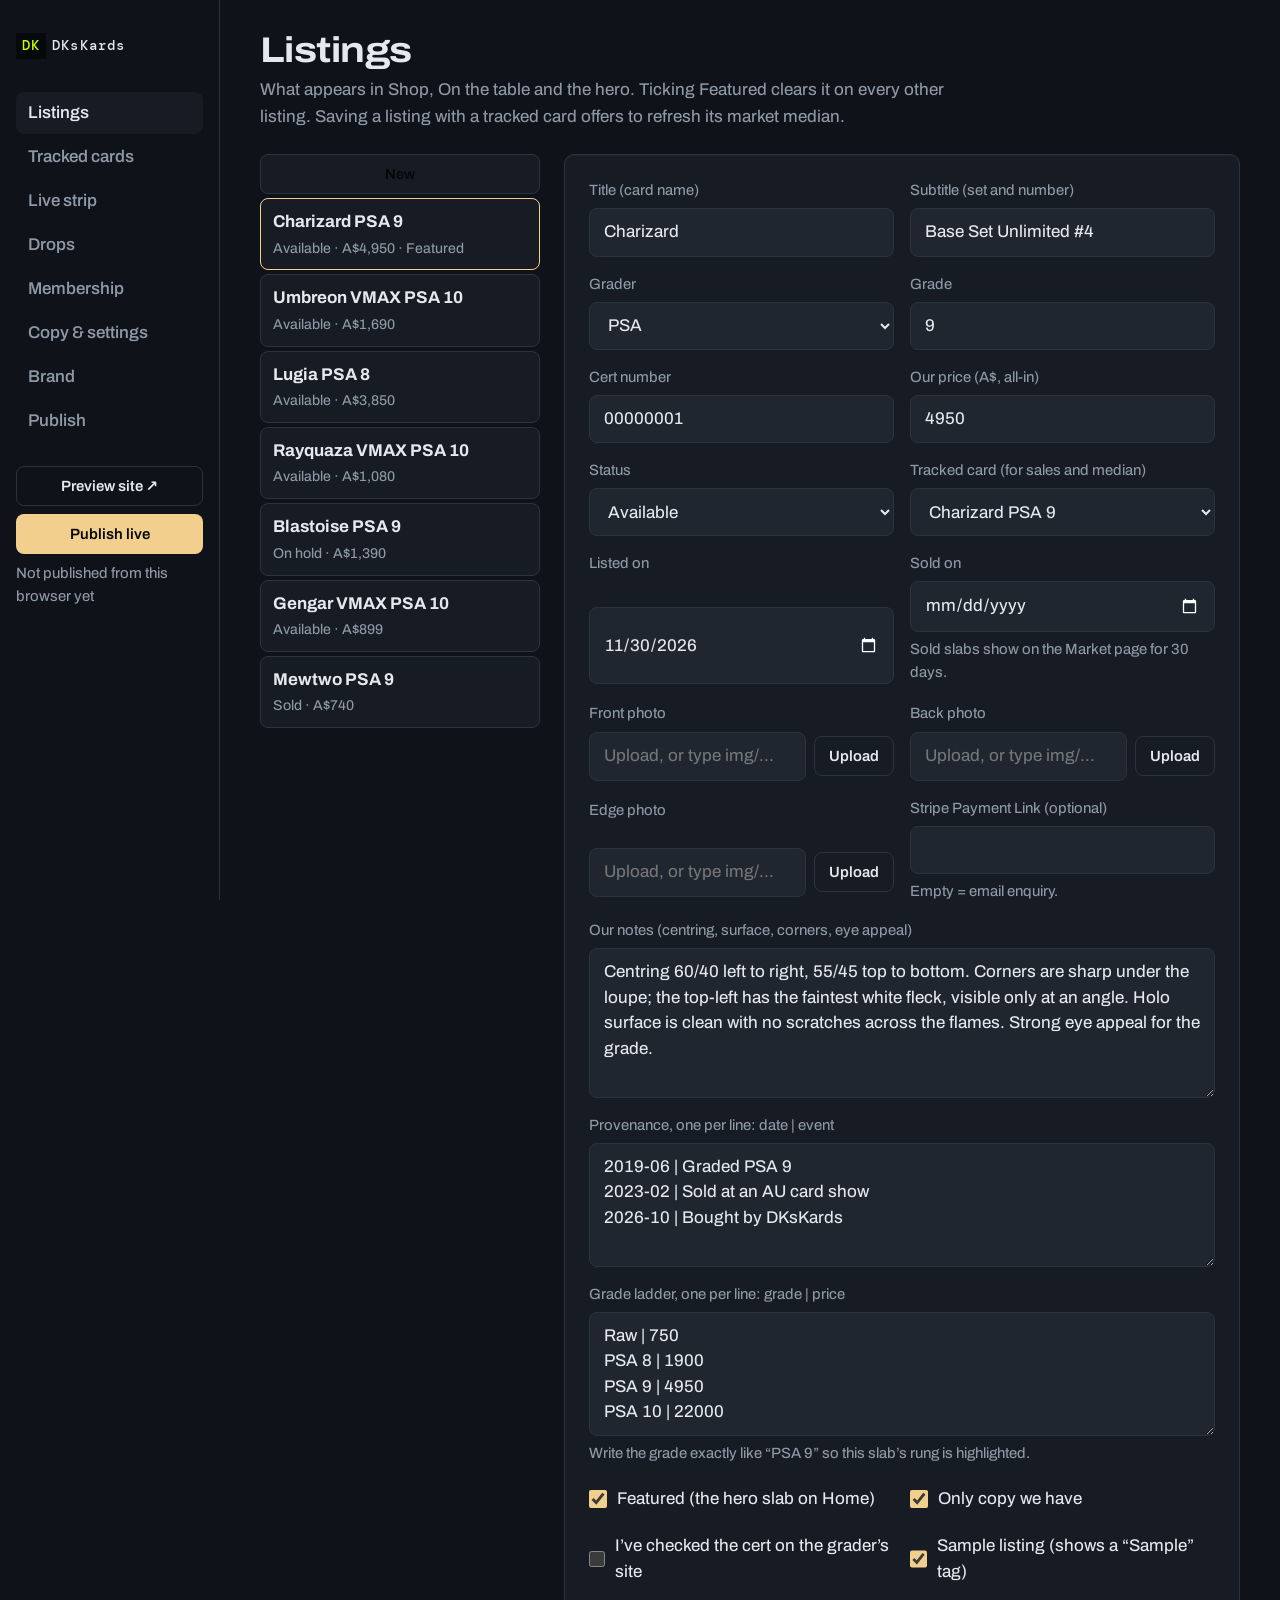
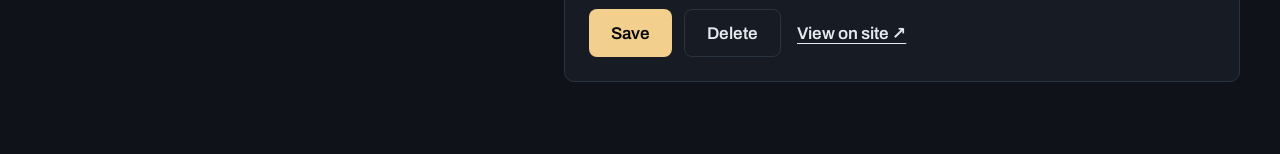
==== commit 6786c1cf: "Publish from the dashboard straight to GitHub Adds a Publish live button that commits config.json th" ====
--- a/dashboard.html
+++ b/dashboard.html
@@ -36,6 +36,10 @@
   .toast.on{opacity:1}
   .swatch{display:flex;gap:var(--s-4);align-items:center;flex-wrap:wrap}
   .swatch input[type=color]{width:64px;height:48px;border:1px solid var(--edge);border-radius:var(--r-ctl);background:none;cursor:pointer}
+  .photo-row{display:flex;gap:8px;align-items:center}
+  .photo-row .input{flex:1;min-width:0}
+  .photo-row .thumb{width:40px;height:56px;object-fit:cover;border-radius:4px;border:1px solid var(--edge)}
+  .photo-row .thumb[hidden]{display:none}
   .preview-btn{display:inline-flex;min-height:48px;padding:0 22px;align-items:center;border-radius:var(--r-ctl);font-weight:600}
   @media (max-width:860px){
     .dash{grid-template-columns:1fr}
@@ -53,7 +57,8 @@
     <nav id="tabs" aria-label="Dashboard sections"></nav>
     <div style="display:grid;gap:8px">
       <a class="btn btn-line btn-sm" href="index.html" target="_blank">Preview site ↗</a>
-      <button class="btn btn-lamp btn-sm" type="button" id="exportTop">Export config.json</button>
+      <button class="btn btn-lamp btn-sm" type="button" id="publishTop">Publish live</button>
+      <p class="hint" id="pubState" role="status" aria-live="polite"></p>
     </div>
   </aside>
   <main class="main" id="main"></main>
@@ -61,7 +66,8 @@
 <div class="toast" id="toast" role="status"></div>
 
 <script type="module">
-import { load, save, DEFAULTS, ADMIN_KEY, STORE_KEY, THEME_KEY, escapeHtml as esc, fmtAUD, latest, median, contrast } from './config.js';
+import { load, save, DEFAULTS, ADMIN_KEY, STORE_KEY, escapeHtml as esc, fmtAUD, latest, median, contrast } from './config.js';
+import { getConn, setConn, forgetToken, testConn, putFile, b64text, preparePhoto, pagesStatus } from './github.js';
 
 localStorage.setItem(ADMIN_KEY, '1');
 const cfg = structuredClone(await load({ admin: true }));
@@ -70,12 +76,74 @@
 const uid = p => `${p}_${Date.now().toString(36)}${Math.random().toString(36).slice(2, 5)}`;
 const today = () => new Date().toISOString().slice(0, 10);
 
-function persist(msg = 'Saved in this browser') {
+const PUBLISHED_KEY = 'dksKardsPublishedAt';
+
+function toast(msg, ms = 1800) {
+  const t = document.getElementById('toast');
+  t.textContent = msg; t.classList.add('on');
+  clearTimeout(toast.t); toast.t = setTimeout(() => t.classList.remove('on'), ms);
+}
+
+function persist(msg = 'Saved. Publish to make it live.') {
   cfg.updatedAt = new Date().toISOString();
   save(cfg);
-  const t = document.getElementById('toast');
-  t.textContent = msg; t.classList.add('on');
-  clearTimeout(persist.t); persist.t = setTimeout(() => t.classList.remove('on'), 1800);
+  toast(msg);
+  showPubState();
+}
+
+function showPubState(text) {
+  const el = document.getElementById('pubState');
+  if (text) { el.textContent = text; return; }
+  const published = localStorage.getItem(PUBLISHED_KEY);
+  el.textContent = !published ? 'Not published from this browser yet'
+    : cfg.updatedAt && cfg.updatedAt > published ? '● Unpublished changes'
+    : `Live · published ${new Date(published).toLocaleString('en-AU', { day: 'numeric', month: 'short', hour: 'numeric', minute: '2-digit' })}`;
+}
+
+/* ---------- publish to GitHub ---------- */
+async function publishLive() {
+  if (!getConn().token) { show('publish'); toast('Connect GitHub first: paste your token below.', 3000); return; }
+  const btn = document.getElementById('publishTop');
+  btn.disabled = true; btn.textContent = 'Publishing…';
+  try {
+    const stamp = cfg.updatedAt || new Date().toISOString();
+    await putFile('config.json', b64text(JSON.stringify(cfg, null, 1)), 'Update site content from the dashboard');
+    localStorage.setItem(PUBLISHED_KEY, stamp);
+    toast('Published. The live site updates in about a minute.', 3500);
+    watchBuild();
+  } catch (e) {
+    alert(`Couldn’t publish.\n\n${e.message}`);
+    showPubState();
+  } finally {
+    btn.disabled = false; btn.textContent = 'Publish live';
+  }
+}
+
+// Follows the GitHub Pages build so you know when visitors see the change.
+async function watchBuild() {
+  showPubState('Going live…');
+  let sawBuild = false;
+  for (let i = 0; i < 36; i++) {
+    await new Promise(r => setTimeout(r, 5000));
+    const s = await pagesStatus();
+    if (s === null) { showPubState('Published. Live within a couple of minutes.'); return; }
+    if (s !== 'built') sawBuild = true;
+    // Right after a push the "latest build" can still be the previous one, so wait to see the new build or ~30s.
+    if (s === 'built' && (sawBuild || i >= 5)) { showPubState(); toast('Your changes are live.'); return; }
+    if (s === 'errored') { showPubState('GitHub Pages build failed. Check the repo’s Actions tab.'); return; }
+  }
+  showPubState();
+}
+
+async function uploadPhoto(file, l, side) {
+  if (!getConn().token) { toast('Connect GitHub on the Publish tab before uploading photos.', 3000); return null; }
+  const slug = `${l.title}-${l.grader}${l.grade}`.toLowerCase().normalize('NFD').replace(/[̀-ͯ]/g, '').replace(/[^a-z0-9]+/g, '-').replace(/^-|-$/g, '');
+  toast('Resizing and uploading…', 10000);
+  const photo = await preparePhoto(file);
+  const path = `img/${slug || l.id}-${side}.${photo.ext}`;
+  await putFile(path, photo.base64, `Add ${side} photo for ${l.title}`);
+  toast(`Uploaded ${path} (${photo.kb} KB). Save the listing, then Publish.`, 4000);
+  return path;
 }
 
 /* ---------- tiny form builder ---------- */
@@ -91,6 +159,10 @@
   const v = get(obj, f.k), id = 'f_' + f.k.replace(/\W/g, '_'), cls = f.full ? ' full' : '';
   const hint = f.hint ? `<small class="hint">${f.hint}</small>` : '';
   if (f.type === 'check') return `<label class="check${cls}"><input type="checkbox" id="${id}" data-k="${f.k}" ${v ? 'checked' : ''}> ${f.label}</label>`;
+  if (f.type === 'photo') return `<div class="field${cls}"><label for="${id}"><span class="hint">${f.label}</span></label>
+    <div class="photo-row"><img class="thumb" src="${esc(v || '')}" alt="" ${v ? '' : 'hidden'}>
+      <input class="input" id="${id}" data-k="${f.k}" value="${esc(v ?? '')}" placeholder="Upload, or type img/…">
+      <label class="btn btn-line btn-sm" style="cursor:pointer">Upload<input type="file" accept="image/*" hidden data-upload="${f.k.split('.').pop()}" data-target="${id}"></label></div></div>`;
   let input;
   if (f.type === 'select') input = `<select class="input" id="${id}" data-k="${f.k}">${f.options.map(o => { const [val, lab] = Array.isArray(o) ? o : [o, o]; return `<option value="${esc(val)}" ${String(v ?? '') === String(val) ? 'selected' : ''}>${esc(lab)}</option>`; }).join('')}</select>`;
   else if (f.type === 'textarea' || f.type === 'lines') input = `<textarea class="input" id="${id}" data-k="${f.k}" rows="${f.rows || 4}" ${f.type === 'lines' ? 'style="font-variant-numeric:tabular-nums"' : ''}>${esc(f.type === 'lines' ? lines.fmt(v, f.cols) : v ?? '')}</textarea>`;
@@ -135,8 +207,8 @@
   { k: 'status', label: 'Status', type: 'select', options: STATUS },
   { k: 'inventoryId', label: 'Tracked card (for sales and median)', type: 'select', options: [['', 'None'], ...(cfg.inventory || []).map(i => [i.id, `${i.name} ${i.grader} ${i.grade}`])] },
   { k: 'listedAt', label: 'Listed on', type: 'date' }, { k: 'soldAt', label: 'Sold on', type: 'date', hint: 'Sold slabs show on the Market page for 30 days.' },
-  { k: 'images.front', label: 'Front photo path', hint: 'e.g. img/charizard-psa9-front.webp' }, { k: 'images.back', label: 'Back photo path' },
-  { k: 'images.edge', label: 'Edge photo path' }, { k: 'buyLink', label: 'Stripe Payment Link (optional)', type: 'url', hint: 'Empty = email enquiry.' },
+  { k: 'images.front', label: 'Front photo', type: 'photo' }, { k: 'images.back', label: 'Back photo', type: 'photo' },
+  { k: 'images.edge', label: 'Edge photo', type: 'photo' }, { k: 'buyLink', label: 'Stripe Payment Link (optional)', type: 'url', hint: 'Empty = email enquiry.' },
   { k: 'notes', label: 'Our notes (centring, surface, corners, eye appeal)', type: 'textarea', full: true, rows: 5 },
   { k: 'provenance', label: 'Provenance, one per line: date | event', type: 'lines', cols: ['date', 'event'], full: true },
   { k: 'ladder', label: 'Grade ladder, one per line: grade | price', type: 'lines', cols: ['grade', 'price'], asArray: true, nums: ['price'], full: true, hint: 'Write the grade exactly like “PSA 9” so this slab’s rung is highlighted.' },
@@ -180,8 +252,21 @@
       persist();
       render(cur.id);
     };
-    $('#del').onclick = () => { if (confirm(`Delete “${label(cur)}”? This can’t be undone (export a backup first if unsure).`)) { arr.splice(arr.indexOf(cur), 1); persist('Deleted'); render(); } };
+    $('#del').onclick = () => { if (confirm(`Delete “${label(cur)}”? It stays on the live site until you publish.`)) { arr.splice(arr.indexOf(cur), 1); persist('Deleted'); render(); } };
     main.querySelectorAll('[data-act]').forEach(b => b.onclick = () => extraAct(b.dataset.act, cur, render));
+    main.querySelectorAll('[data-upload]').forEach(inp => inp.onchange = async () => {
+      const file = inp.files[0];
+      if (!file) return;
+      try {
+        readFields($('#ed'), typeof fields === 'function' ? fields() : fields, cur);
+        const path = await uploadPhoto(file, cur, inp.dataset.upload);
+        if (!path) return;
+        const target = document.getElementById(inp.dataset.target), thumb = target.parentElement.querySelector('.thumb');
+        target.value = path;
+        thumb.src = URL.createObjectURL(file); thumb.hidden = false;
+      } catch (e) { alert(`Couldn’t upload the photo.\n\n${e.message}`); }
+      inp.value = '';
+    });
   };
 }
 
@@ -342,10 +427,33 @@
 }
 
 function renderPublish() {
+  const c = getConn();
   main.innerHTML = `<h1>Publish</h1>
-    <p>Edits here live only in this browser. To show them to visitors: export <b>config.json</b>, put it next to index.html in the site folder, and redeploy. Visitors load config.json; this browser also overlays its local edits because you’ve opened the dashboard here.</p>
-    <div class="panel" style="padding:var(--s-5);display:grid;gap:var(--s-4)">
-      <div class="actions"><button class="btn btn-lamp" type="button" id="exp">Export config.json</button>
+    <p>Saving keeps edits in this browser. <b>Publish live</b> sends them to your GitHub repo, and the public site updates about a minute later. Photos you upload go live straight away; save and publish the listing so it uses them.</p>
+    <form class="panel form" id="gh" autocomplete="off">
+      <h2 class="full" style="font-size:1.15rem">GitHub connection</h2>
+      <label class="field"><span>Owner</span><input class="input" name="owner" value="${esc(c.owner)}"></label>
+      <label class="field"><span>Repo</span><input class="input" name="repo" value="${esc(c.repo)}"></label>
+      <label class="field"><span>Branch</span><input class="input" name="branch" value="${esc(c.branch)}"></label>
+      <label class="field"><span>Access token</span><input class="input" name="token" type="password" value="${esc(c.token)}" placeholder="github_pat_…" spellcheck="false"></label>
+      <details class="full hint"><summary style="cursor:pointer">How to make a token (2 minutes, once)</summary>
+        <ol style="margin:8px 0 0 18px;display:grid;gap:4px">
+          <li>Open <a href="https://github.com/settings/personal-access-tokens/new" target="_blank" rel="noopener">github.com → Settings → Fine-grained tokens → Generate new token</a>.</li>
+          <li>Name it “DKsKards dashboard”. Pick an expiry (a year is fine).</li>
+          <li>Repository access: <b>Only select repositories</b> → <b>${esc(c.owner)}/${esc(c.repo)}</b>.</li>
+          <li>Permissions → Repository: <b>Contents: Read and write</b>. Optional: <b>Pages: Read-only</b> so the dashboard can tell you when it’s live.</li>
+          <li>Generate, copy, paste it above, then Save and test.</li>
+        </ol>
+        <p style="margin-top:8px">The token is stored only in this browser and only sent to GitHub. It can’t touch anything except this repo. Anyone using this browser can publish, so don’t save it on a shared computer.</p>
+      </details>
+      <p class="full" id="ghMsg" role="status"></p>
+      <div class="actions"><button class="btn btn-line" type="submit">Save and test</button>
+        <button class="btn btn-lamp" type="button" id="pubNow">Publish live</button>
+        ${c.token ? '<button class="btn btn-text" type="button" id="forget">Forget token on this browser</button>' : ''}</div>
+    </form>
+    <div class="panel" style="padding:var(--s-5);display:grid;gap:var(--s-4);margin-top:var(--s-5)">
+      <h2 style="font-size:1.15rem">Backups</h2>
+      <div class="actions"><button class="btn btn-line" type="button" id="exp">Export config.json</button>
       <label class="btn btn-line" style="cursor:pointer">Import a config file<input type="file" id="imp" accept="application/json,.json" hidden></label></div>
       <p class="hint">Last saved here: ${cfg.updatedAt ? new Date(cfg.updatedAt).toLocaleString('en-AU') : 'not yet'}.</p>
       <hr style="border:0;border-top:1px solid var(--edge)">
@@ -355,6 +463,19 @@
       </div>
       <p class="hint">Discard reloads the published config.json (or the built-in samples). Stop showing makes this browser see the site exactly as visitors do.</p>
     </div>`;
+  $('#gh').onsubmit = async e => {
+    e.preventDefault();
+    const f = Object.fromEntries(new FormData(e.target));
+    setConn({ owner: f.owner.trim(), repo: f.repo.trim(), branch: f.branch.trim() || 'main', token: f.token.trim() });
+    const msg = $('#ghMsg');
+    msg.className = 'full'; msg.textContent = 'Testing…';
+    try {
+      const name = await testConn();
+      msg.className = 'full up'; msg.textContent = `Connected to ${name}. You can publish now.`;
+    } catch (err) { msg.className = 'full down'; msg.textContent = err.message; }
+  };
+  $('#pubNow').onclick = publishLive;
+  $('#forget')?.addEventListener('click', () => { forgetToken(); toast('Token removed from this browser'); renderPublish(); });
   $('#exp').onclick = exportConfig;
   $('#imp').onchange = async e => {
     const file = e.target.files[0]; if (!file) return;
@@ -365,7 +486,7 @@
       location.reload();
     } catch { alert('That file isn’t valid JSON.'); }
   };
-  $('#discard').onclick = () => { if (confirm('Discard every unsaved-to-file edit in this browser?')) { localStorage.removeItem(STORE_KEY); location.reload(); } };
+  $('#discard').onclick = () => { if (confirm('Discard every edit in this browser that hasn’t been published?')) { localStorage.removeItem(STORE_KEY); location.reload(); } };
   $('#signout').onclick = () => { localStorage.removeItem(ADMIN_KEY); alert('Done. Opening the dashboard again turns local edits back on.'); location.href = 'index.html'; };
 }
 
@@ -375,7 +496,8 @@
   });
   a.click(); URL.revokeObjectURL(a.href);
 }
-document.getElementById('exportTop').onclick = exportConfig;
+document.getElementById('publishTop').onclick = publishLive;
+showPubState();
 
 /* ---------- tabs ---------- */
 const tabs = document.getElementById('tabs');
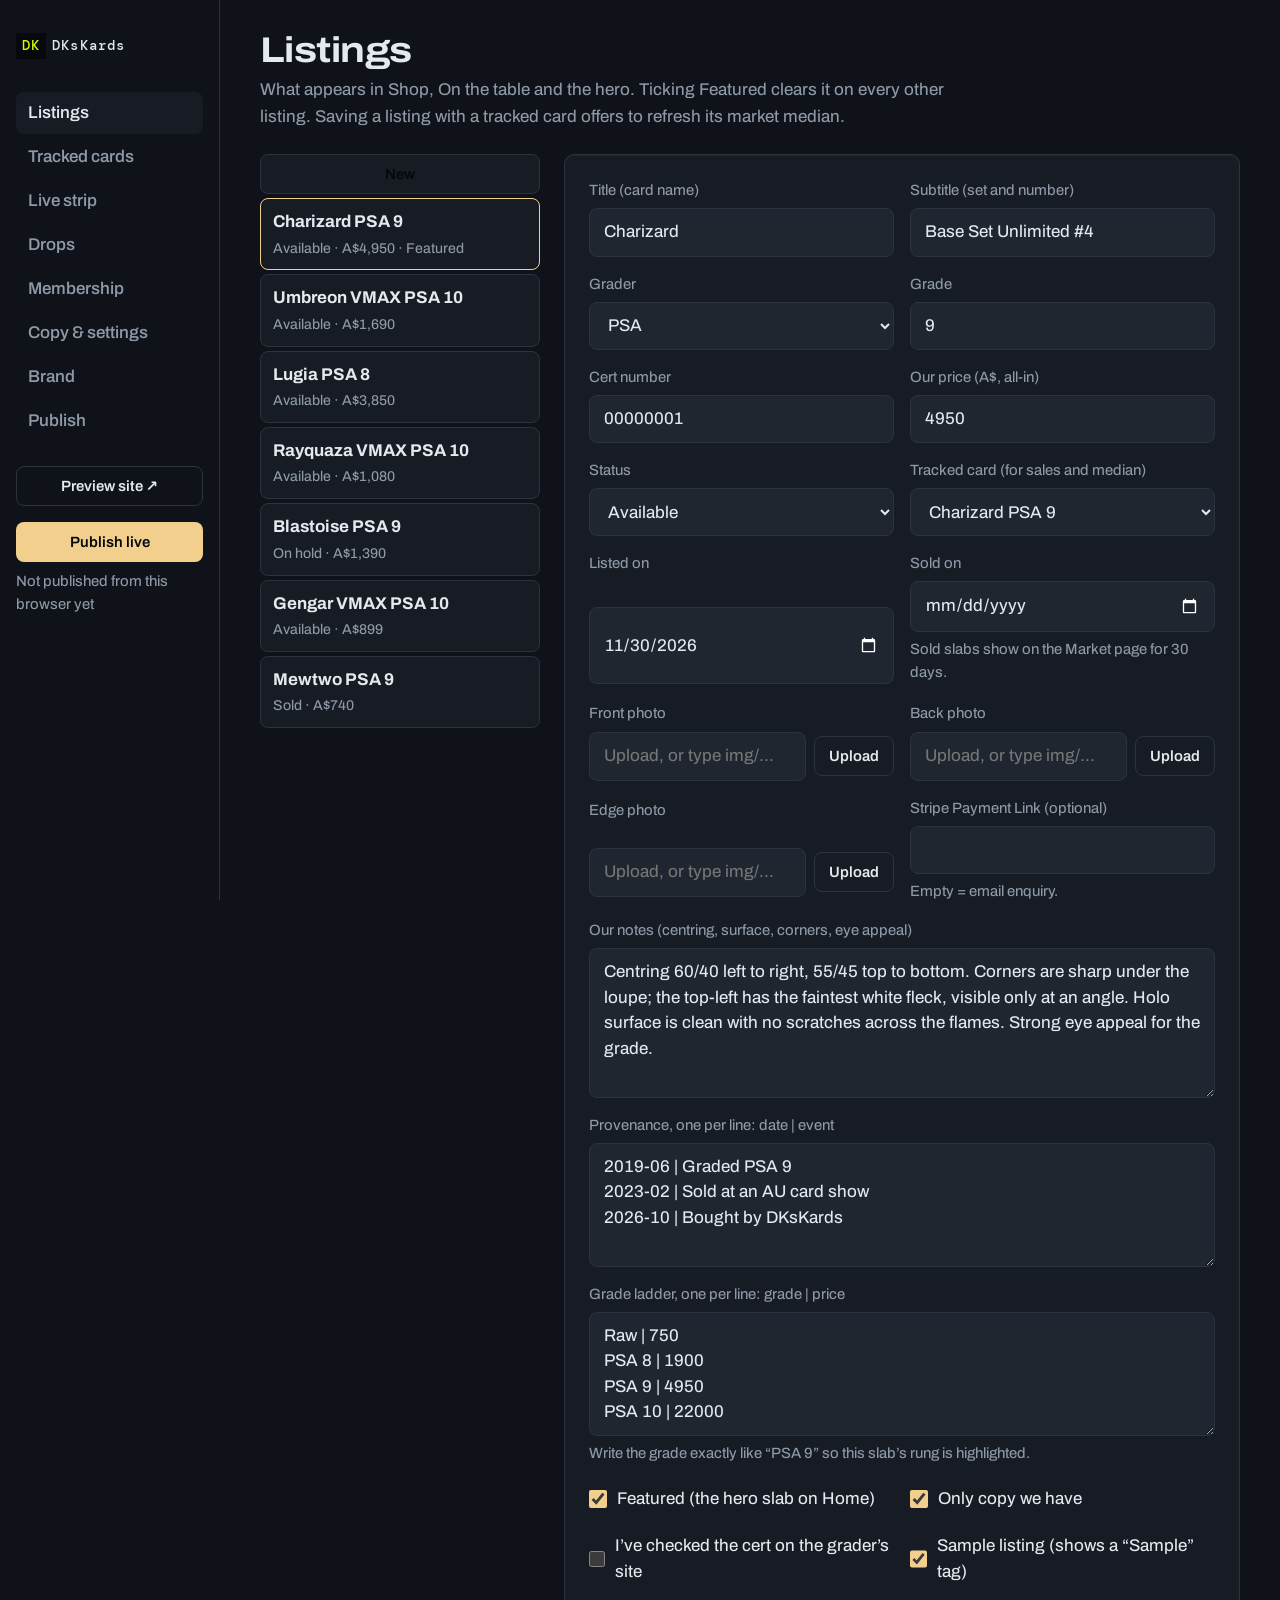
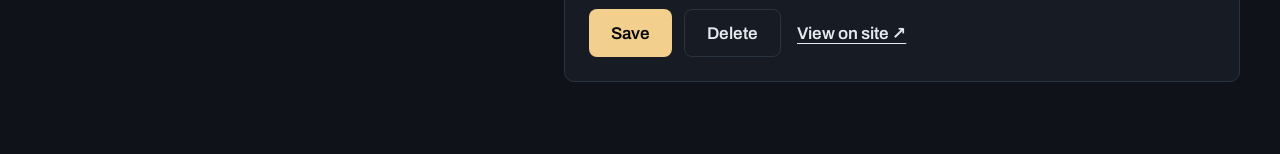
==== commit e48711ee: "Remind before the dashboard's GitHub token expires Adds a token expiry date (typed, quick-set, or re" ====
--- a/dashboard.html
+++ b/dashboard.html
@@ -36,6 +36,11 @@
   .toast.on{opacity:1}
   .swatch{display:flex;gap:var(--s-4);align-items:center;flex-wrap:wrap}
   .swatch input[type=color]{width:64px;height:48px;border:1px solid var(--edge);border-radius:var(--r-ctl);background:none;cursor:pointer}
+  .alert{border-radius:var(--r-ctl);padding:10px 12px;font-size:var(--t-small);display:grid;gap:6px;border:1px solid}
+  .alert.warn{border-color:var(--lamp);background:color-mix(in srgb,var(--lamp) 10%,transparent)}
+  .alert.bad{border-color:var(--loss);background:color-mix(in srgb,var(--loss) 12%,transparent)}
+  .alert .btn{min-height:36px;justify-self:start;padding:0 12px}
+  .steps-list{margin:8px 0 0 18px;display:grid;gap:6px}
   .photo-row{display:flex;gap:8px;align-items:center}
   .photo-row .input{flex:1;min-width:0}
   .photo-row .thumb{width:40px;height:56px;object-fit:cover;border-radius:4px;border:1px solid var(--edge)}
@@ -57,6 +62,7 @@
     <nav id="tabs" aria-label="Dashboard sections"></nav>
     <div style="display:grid;gap:8px">
       <a class="btn btn-line btn-sm" href="index.html" target="_blank">Preview site ↗</a>
+      <div id="tokenAlert"></div>
       <button class="btn btn-lamp btn-sm" type="button" id="publishTop">Publish live</button>
       <p class="hint" id="pubState" role="status" aria-live="polite"></p>
     </div>
@@ -98,6 +104,53 @@
   el.textContent = !published ? 'Not published from this browser yet'
     : cfg.updatedAt && cfg.updatedAt > published ? '● Unpublished changes'
     : `Live · published ${new Date(published).toLocaleString('en-AU', { day: 'numeric', month: 'short', hour: 'numeric', minute: '2-digit' })}`;
+}
+
+/* ---------- token expiry ---------- */
+const WARN_DAYS = 14;
+let openRenew = false;   // opens the renewal steps the next time the Publish tab renders
+
+// Calendar days from today until the expiry date: 0 = expires today, negative = already expired. null = no date recorded.
+function daysLeft(expires) {
+  if (!expires) return null;
+  const today = new Date(); today.setHours(0, 0, 0, 0);
+  return Math.round((new Date(expires + 'T00:00:00') - today) / 864e5);
+}
+
+const plusDays = n => new Date(Date.now() + n * 864e5).toISOString().slice(0, 10);
+const longDate = d => new Date(d + 'T12:00:00').toLocaleDateString('en-AU', { weekday: 'short', day: 'numeric', month: 'long', year: 'numeric' });
+
+function expiryText(expires) {
+  const d = daysLeft(expires);
+  if (d === null) return 'No expiry date saved yet. Add it so the dashboard can remind you.';
+  if (d < 0) return `Expired on ${longDate(expires)}. Publishing won’t work until you renew it.`;
+  if (d === 0) return 'Expires today. Renew it now to keep publishing.';
+  return `Expires ${longDate(expires)}, in ${d} ${d === 1 ? 'day' : 'days'}.`;
+}
+
+function renderTokenAlert() {
+  const c = getConn(), d = daysLeft(c.expires), el = document.getElementById('tokenAlert');
+  if (!c.token || d === null || d > WARN_DAYS) { el.innerHTML = ''; return; }
+  el.innerHTML = `<div class="alert ${d < 0 ? 'bad' : 'warn'}" role="alert">
+    <b>${d < 0 ? 'GitHub token expired' : d === 0 ? 'GitHub token expires today' : `GitHub token expires in ${d} ${d === 1 ? 'day' : 'days'}`}</b>
+    <span>${d < 0 ? 'Publishing is off until you renew it.' : 'Renew it so publishing keeps working.'}</span>
+    <button class="btn btn-line" type="button" id="renewBtn">How to renew</button></div>`;
+  el.querySelector('#renewBtn').onclick = () => { openRenew = true; show('publish'); };
+}
+
+// Calendar reminder a week before the token expires, with the renewal steps in the notes.
+function downloadReminder(expires) {
+  const remind = new Date(Math.max(Date.parse(expires + 'T09:00:00') - 7 * 864e5, Date.now() + 36e5));
+  const stamp = t => new Date(t).toISOString().replace(/[-:]/g, '').replace(/\.\d+/, '');
+  const dash = location.href.split('#')[0] + '#publish';
+  const notes = `Your DKsKards dashboard token expires on ${longDate(expires)}.\\n\\nTo renew:\\n1. Open https://github.com/settings/personal-access-tokens\\n2. Click “DKsKards dashboard”, then Regenerate token\\n3. Pick a new expiry and copy the new token\\n4. Open ${dash}\\n5. Paste the token, set the new expiry date, click Save and test`;
+  const ics = ['BEGIN:VCALENDAR', 'VERSION:2.0', 'PRODID:-//DKsKards//Dashboard//EN', 'BEGIN:VEVENT',
+    `UID:token-${expires}@dkskards`, `DTSTAMP:${stamp(Date.now())}`, `DTSTART:${stamp(remind)}`, `DTEND:${stamp(remind.getTime() + 18e5)}`,
+    'SUMMARY:Renew the DKsKards GitHub token', `DESCRIPTION:${notes.replace(/,/g, '\\,').replace(/;/g, '\\;')}`, `URL:${dash}`,
+    'BEGIN:VALARM', 'ACTION:DISPLAY', 'DESCRIPTION:Renew the DKsKards GitHub token', 'TRIGGER:-PT0M', 'END:VALARM',
+    'END:VEVENT', 'END:VCALENDAR'].join('\r\n');
+  const a = Object.assign(document.createElement('a'), { href: URL.createObjectURL(new Blob([ics], { type: 'text/calendar' })), download: 'renew-dkskards-token.ics' });
+  a.click(); URL.revokeObjectURL(a.href);
 }
 
 /* ---------- publish to GitHub ---------- */
@@ -114,6 +167,7 @@
   } catch (e) {
     alert(`Couldn’t publish.\n\n${e.message}`);
     showPubState();
+    if (e.status === 401) { openRenew = true; show('publish'); }
   } finally {
     btn.disabled = false; btn.textContent = 'Publish live';
   }
@@ -436,13 +490,42 @@
       <label class="field"><span>Repo</span><input class="input" name="repo" value="${esc(c.repo)}"></label>
       <label class="field"><span>Branch</span><input class="input" name="branch" value="${esc(c.branch)}"></label>
       <label class="field"><span>Access token</span><input class="input" name="token" type="password" value="${esc(c.token)}" placeholder="github_pat_…" spellcheck="false"></label>
-      <details class="full hint"><summary style="cursor:pointer">How to make a token (2 minutes, once)</summary>
+
+      <div class="full panel" style="padding:var(--s-4);background:var(--case-2);display:grid;gap:var(--s-3)">
+        <div style="display:flex;gap:var(--s-4);flex-wrap:wrap;align-items:end">
+          <label class="field" style="min-width:200px"><span>Token expires on</span><input class="input" name="expires" type="date" value="${esc(c.expires || '')}"></label>
+          <div class="chips" role="group" aria-label="Set expiry from today">
+            <button class="chip" type="button" data-plus="30">30 days</button>
+            <button class="chip" type="button" data-plus="90">90 days</button>
+            <button class="chip" type="button" data-plus="365">1 year</button>
+          </div>
+        </div>
+        <p id="expiryText" class="${daysLeft(c.expires) !== null && daysLeft(c.expires) <= WARN_DAYS ? 'down' : 'hint'}">${expiryText(c.expires)}</p>
+        <p class="hint">Use the date GitHub showed when you made or regenerated the token. The quick buttons count from today. Click Save and test after changing it.</p>
+        <div class="actions" style="padding:0"><button class="btn btn-line btn-sm" type="button" id="icsBtn" ${c.expires ? '' : 'disabled style="opacity:.5"'}>Add a calendar reminder (a week before)</button></div>
+      </div>
+
+      <details class="full hint" id="renewSteps" ${openRenew || (daysLeft(c.expires) !== null && daysLeft(c.expires) <= WARN_DAYS) ? 'open' : ''}>
+        <summary style="cursor:pointer;color:var(--acrylic);font-weight:600">Renew your token (when it’s expiring or expired)</summary>
+        <ol class="steps-list">
+          <li>Open <a href="https://github.com/settings/personal-access-tokens" target="_blank" rel="noopener">github.com → Settings → Developer settings → Fine-grained tokens</a> (signed in as ${esc(c.owner)}).</li>
+          <li>Click <b>DKsKards dashboard</b> in the list.</li>
+          <li>Click <b>Regenerate token</b>. Choose a new expiration (<b>90 days</b> or <b>1 year</b>), then click <b>Regenerate token</b> again. The repo and permissions stay the same.</li>
+          <li>Copy the new token (it starts with <code>github_pat_</code>). GitHub only shows it once, so copy it before leaving the page.</li>
+          <li>Back here: paste it into <b>Access token</b> above, replacing the old one.</li>
+          <li>Set <b>Token expires on</b> to the new date (the 90 days / 1 year buttons do it for you).</li>
+          <li>Click <b>Save and test</b>. When it says “Connected”, you’re done. Add a new calendar reminder if you like.</li>
+        </ol>
+        <p style="margin-top:8px">Don’t see “DKsKards dashboard” in the list? It was deleted. Make a fresh one using the steps below.</p>
+      </details>
+
+      <details class="full hint"><summary style="cursor:pointer">How to make a token from scratch (2 minutes)</summary>
         <ol style="margin:8px 0 0 18px;display:grid;gap:4px">
           <li>Open <a href="https://github.com/settings/personal-access-tokens/new" target="_blank" rel="noopener">github.com → Settings → Fine-grained tokens → Generate new token</a>.</li>
-          <li>Name it “DKsKards dashboard”. Pick an expiry (a year is fine).</li>
+          <li>Name it “DKsKards dashboard”. Pick an expiration (90 days or 1 year) and note the date.</li>
           <li>Repository access: <b>Only select repositories</b> → <b>${esc(c.owner)}/${esc(c.repo)}</b>.</li>
           <li>Permissions → Repository: <b>Contents: Read and write</b>. Optional: <b>Pages: Read-only</b> so the dashboard can tell you when it’s live.</li>
-          <li>Generate, copy, paste it above, then Save and test.</li>
+          <li>Generate, copy, and paste it above. Enter the expiry date, then Save and test.</li>
         </ol>
         <p style="margin-top:8px">The token is stored only in this browser and only sent to GitHub. It can’t touch anything except this repo. Anyone using this browser can publish, so don’t save it on a shared computer.</p>
       </details>
@@ -466,16 +549,33 @@
   $('#gh').onsubmit = async e => {
     e.preventDefault();
     const f = Object.fromEntries(new FormData(e.target));
-    setConn({ owner: f.owner.trim(), repo: f.repo.trim(), branch: f.branch.trim() || 'main', token: f.token.trim() });
+    const conn = { owner: f.owner.trim(), repo: f.repo.trim(), branch: f.branch.trim() || 'main', token: f.token.trim(), expires: f.expires || '' };
+    setConn(conn);
     const msg = $('#ghMsg');
     msg.className = 'full'; msg.textContent = 'Testing…';
     try {
-      const name = await testConn();
-      msg.className = 'full up'; msg.textContent = `Connected to ${name}. You can publish now.`;
+      const { name, expires } = await testConn();
+      // If GitHub tells us the real expiry, trust it over what was typed.
+      if (expires && expires !== conn.expires) { conn.expires = expires; setConn(conn); $('[name=expires]').value = expires; }
+      const d = daysLeft(conn.expires);
+      msg.className = 'full up';
+      msg.textContent = `Connected to ${name}. You can publish now.` + (expires ? ` GitHub says the token expires ${longDate(expires)}.` : d === null ? ' Add the expiry date above so you get a reminder.' : '');
     } catch (err) { msg.className = 'full down'; msg.textContent = err.message; }
-  };
+    updateExpiry();
+    renderTokenAlert();
+  };
+  const updateExpiry = () => {
+    const v = $('[name=expires]').value, d = daysLeft(v), el = $('#expiryText'), ics = $('#icsBtn');
+    el.textContent = expiryText(v);
+    el.className = d !== null && d <= WARN_DAYS ? 'down' : 'hint';
+    ics.disabled = !v; ics.style.opacity = v ? '' : '.5';
+  };
+  $('[name=expires]').addEventListener('input', updateExpiry);
+  main.querySelectorAll('[data-plus]').forEach(b => b.onclick = () => { $('[name=expires]').value = plusDays(Number(b.dataset.plus)); updateExpiry(); });
+  $('#icsBtn').onclick = () => { const v = $('[name=expires]').value; if (v) downloadReminder(v); };
+  if (openRenew) { $('#renewSteps').scrollIntoView({ block: 'center' }); openRenew = false; }
   $('#pubNow').onclick = publishLive;
-  $('#forget')?.addEventListener('click', () => { forgetToken(); toast('Token removed from this browser'); renderPublish(); });
+  $('#forget')?.addEventListener('click', () => { forgetToken(); toast('Token removed from this browser'); renderTokenAlert(); renderPublish(); });
   $('#exp').onclick = exportConfig;
   $('#imp').onchange = async e => {
     const file = e.target.files[0]; if (!file) return;
@@ -498,6 +598,7 @@
 }
 document.getElementById('publishTop').onclick = publishLive;
 showPubState();
+renderTokenAlert();
 
 /* ---------- tabs ---------- */
 const tabs = document.getElementById('tabs');
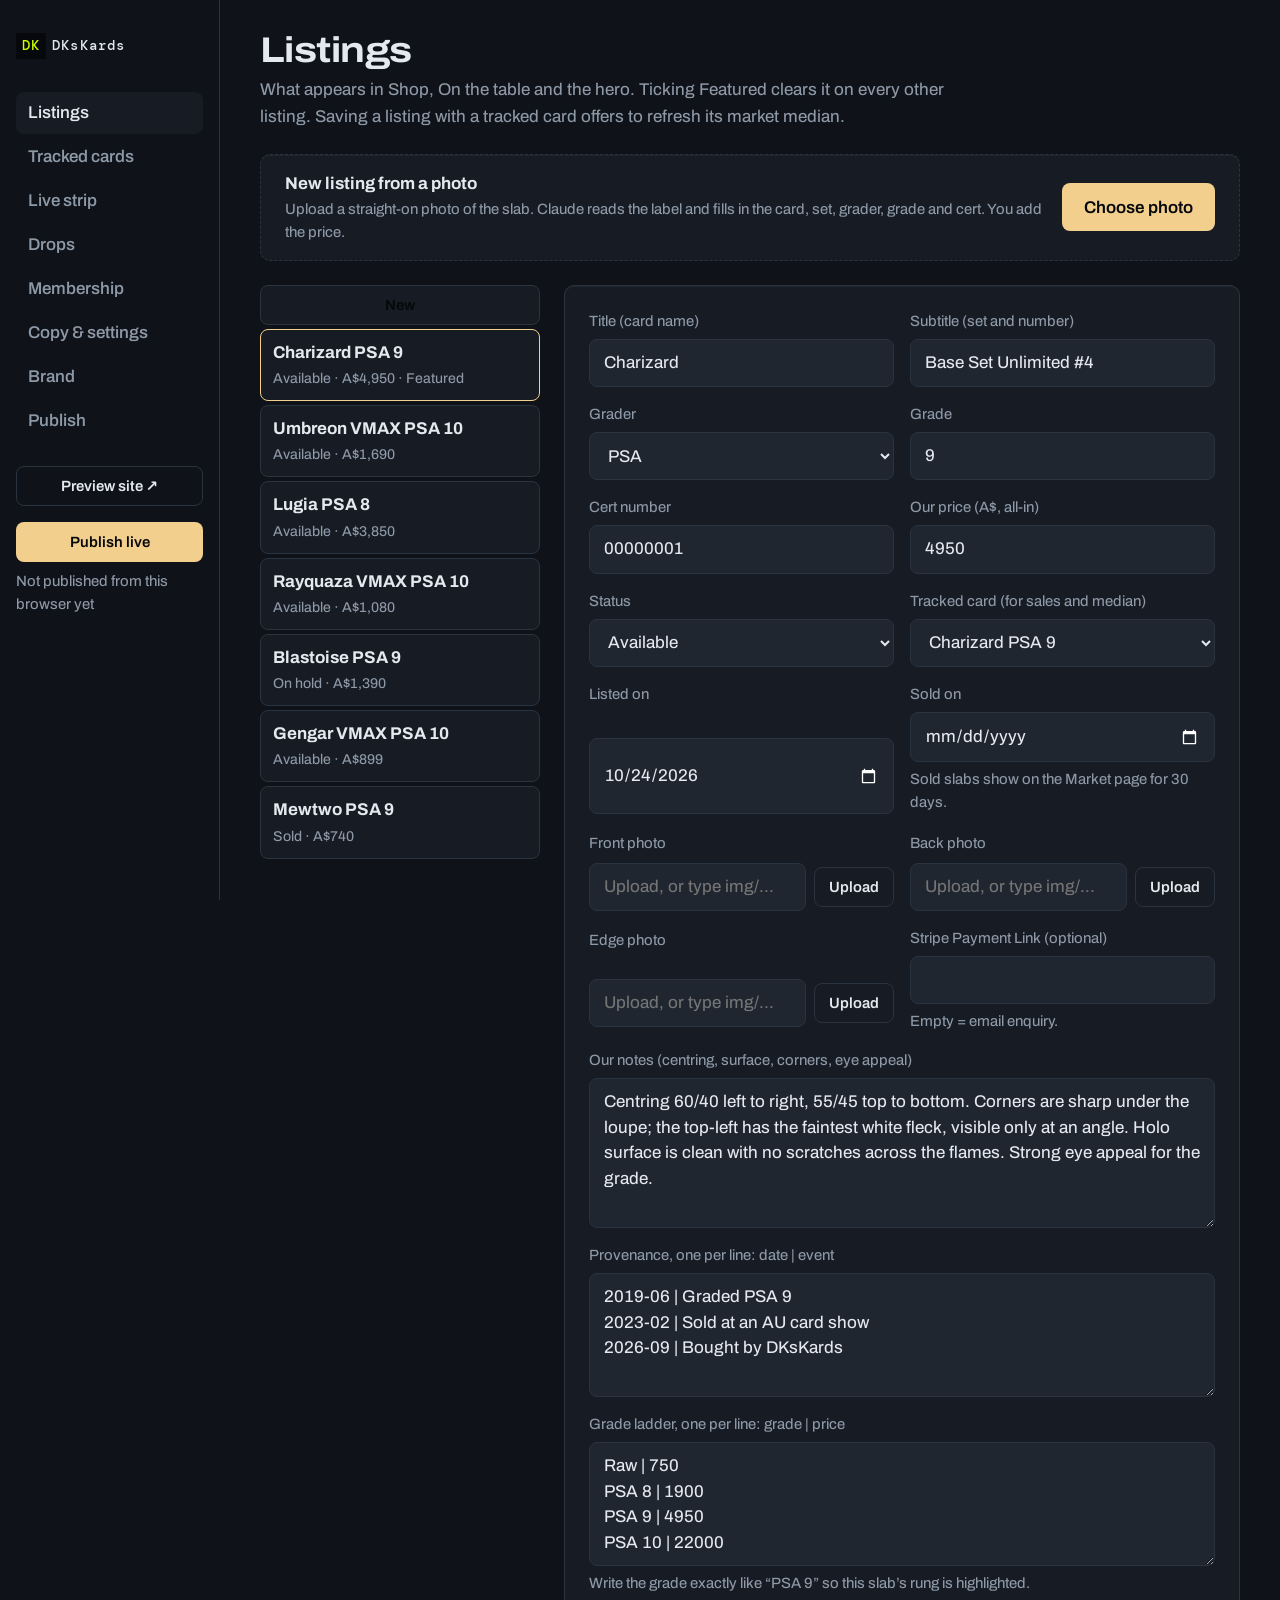
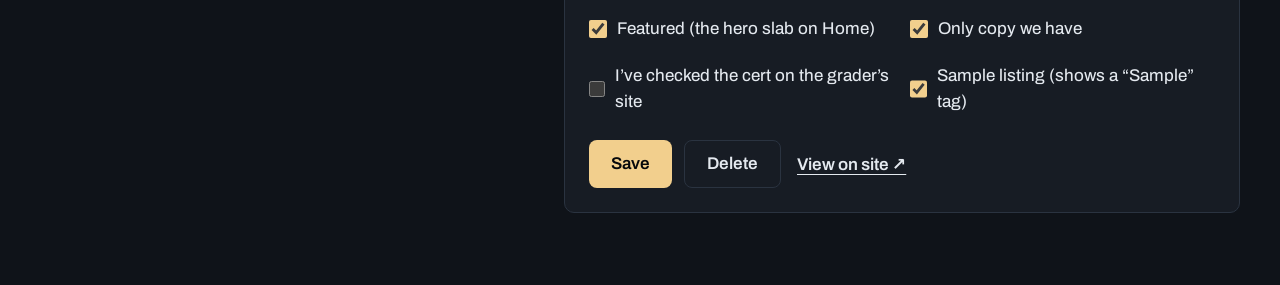
==== commit 839973df: "New listing from a photo: Claude reads the slab label Upload a slab photo on the Listings tab and Cl" ====
--- a/dashboard.html
+++ b/dashboard.html
@@ -41,6 +41,10 @@
   .alert.bad{border-color:var(--loss);background:color-mix(in srgb,var(--loss) 12%,transparent)}
   .alert .btn{min-height:36px;justify-self:start;padding:0 12px}
   .steps-list{margin:8px 0 0 18px;display:grid;gap:6px}
+  .drop{display:grid;grid-template-columns:1fr auto;gap:8px var(--s-4);align-items:center;padding:var(--s-4) var(--s-5);margin-bottom:var(--s-5);border-style:dashed}
+  .drop.over{border-color:var(--lamp);background:color-mix(in srgb,var(--lamp) 8%,var(--case))}
+  .drop .full{grid-column:1/-1}
+  .drop .hint:empty{display:none}
   .photo-row{display:flex;gap:8px;align-items:center}
   .photo-row .input{flex:1;min-width:0}
   .photo-row .thumb{width:40px;height:56px;object-fit:cover;border-radius:4px;border:1px solid var(--edge)}
@@ -74,6 +78,7 @@
 <script type="module">
 import { load, save, DEFAULTS, ADMIN_KEY, STORE_KEY, escapeHtml as esc, fmtAUD, latest, median, contrast } from './config.js';
 import { getConn, setConn, forgetToken, testConn, putFile, b64text, preparePhoto, pagesStatus } from './github.js';
+import { getKey, setKey, forgetKey, testKey, readSlab } from './reader.js';
 
 localStorage.setItem(ADMIN_KEY, '1');
 const cfg = structuredClone(await load({ admin: true }));
@@ -189,12 +194,65 @@
   showPubState();
 }
 
+// e.g. "leafeon-vmax-psa8"; photo file names are built from it.
+const slugFor = l => `${l.title}-${l.grader}${l.grade}`.toLowerCase().normalize('NFD').replace(/[̀-ͯ]/g, '')
+  .replace(/[^a-z0-9]+/g, '-').replace(/^-|-$/g, '') || l.id;
+
+/* ---------- new listing from a photo ---------- */
+let fillNote = null;   // { id, unclear } for the listing just filled from a photo, shown until it's saved
+
+async function fillFromPhoto(file, render) {
+  const say = (text, cls = 'hint full') => { const m = document.getElementById('photoFillMsg'); m.className = cls; m.textContent = text; };
+  if (!getKey()) { say('Add your Claude API key on the Publish tab first (Photo reading section).', 'down full'); return; }
+  try {
+    say('Reading the label… (about 10 seconds)');
+    const photo = await preparePhoto(file);
+    const r = await readSlab(photo);
+    if (!r.isGradedSlab) { say('That doesn’t look like a graded slab with a readable label. Try a closer, straight-on photo.', 'down full'); return; }
+
+    const grader = r.grader === 'Other' ? '' : r.grader;
+    const l = {
+      id: uid('lst'), title: r.cardName || 'New slab',
+      subtitle: [r.setName, r.variant].filter(Boolean).join(' ') + (r.cardNumber ? ` #${r.cardNumber}` : ''),
+      grader, grade: r.grade, cert: r.cert, priceAUD: null, status: 'available', onlyCopy: true,
+      images: { front: '', back: '', edge: '' }, notes: '', provenance: [], ladder: [], featured: false, buyLink: '', listedAt: today()
+    };
+
+    // Link to the matching tracked card, or start one so sales and the median can be added later.
+    const same = (a, b) => String(a ?? '').trim().toLowerCase() === String(b ?? '').trim().toLowerCase();
+    let item = (cfg.inventory ??= []).find(i => same(i.name, r.cardName) && same(i.set, r.setName) && same(i.grader, grader) && same(i.grade, r.grade));
+    if (!item) {
+      item = { id: uid('inv'), name: r.cardName, set: r.setName, number: r.cardNumber, era: r.era, language: r.language, grader, grade: r.grade, pop: null, popHigher: null, history: [], comps: [] };
+      cfg.inventory.push(item);
+    }
+    l.inventoryId = item.id;
+
+    let photoNote = ' Connect GitHub on the Publish tab and the photo will be added automatically next time.';
+    if (getConn().token) {
+      say('Label read. Uploading the photo…');
+      try {
+        const path = `img/${slugFor(l)}-front.${photo.ext}`;
+        await putFile(path, photo.base64, `Add front photo for ${l.title}`);
+        l.images.front = path;
+        photoNote = ' The photo is uploaded as the front image.';
+      } catch (e) { photoNote = ` The photo didn’t upload: ${e.message}`; }
+    }
+
+    cfg.listings.unshift(l);
+    fillNote = { id: l.id, unclear: r.unclear };
+    persist('Listing filled from the photo');
+    render(l.id);
+    say(`Filled in ${l.title}, ${l.grader} ${l.grade}. Check it below and add your price.${photoNote}`, 'up full');
+  } catch (e) {
+    say(e.message, 'down full');
+  }
+}
+
 async function uploadPhoto(file, l, side) {
   if (!getConn().token) { toast('Connect GitHub on the Publish tab before uploading photos.', 3000); return null; }
-  const slug = `${l.title}-${l.grader}${l.grade}`.toLowerCase().normalize('NFD').replace(/[̀-ͯ]/g, '').replace(/[^a-z0-9]+/g, '-').replace(/^-|-$/g, '');
   toast('Resizing and uploading…', 10000);
   const photo = await preparePhoto(file);
-  const path = `img/${slug || l.id}-${side}.${photo.ext}`;
+  const path = `img/${slugFor(l)}-${side}.${photo.ext}`;
   await putFile(path, photo.base64, `Add ${side} photo for ${l.title}`);
   toast(`Uploaded ${path} (${photo.kb} KB). Save the listing, then Publish.`, 4000);
   return path;
@@ -252,7 +310,7 @@
 
 /* ---------- panels ---------- */
 const STATUS = [['available', 'Available'], ['on_hold', 'On hold'], ['sold', 'Sold']];
-const GRADERS = ['PSA', 'CGC', 'BGS', 'TAG', 'ACE'];
+const GRADERS = ['PSA', 'CGC', 'BGS', 'TAG', 'ACE', 'SGC'];
 
 const LISTING_FIELDS = () => [
   { k: 'title', label: 'Title (card name)' }, { k: 'subtitle', label: 'Subtitle (set and number)' },
@@ -279,11 +337,11 @@
   { k: 'comps', label: 'Recent sales, one per line: date | price A$ | venue', type: 'lines', cols: ['date', 'aud', 'venue'], nums: ['aud'], full: true, rows: 8, hint: 'Dates as YYYY-MM-DD. Convert USD to AUD before pasting.' }
 ];
 
-function listEditor({ title, intro, key, fields, label, sub, blank, onSave, extra }) {
+function listEditor({ title, intro, key, fields, label, sub, blank, onSave, extra, top, bindTop }) {
   return function render(selId) {
     const arr = cfg[key] ??= [];
     const cur = arr.find(x => x.id === selId) || arr[0];
-    main.innerHTML = `<h1>${title}</h1><p>${intro}</p>
+    main.innerHTML = `<h1>${title}</h1><p>${intro}</p>${top ? top() : ''}
       <div class="split">
         <div class="items">
           <button type="button" class="btn btn-lamp btn-sm" id="newItem" style="display:flex">New</button>
@@ -297,6 +355,7 @@
         : '<p class="muted">Nothing here yet.</p>'}
       </div>`;
     $('#newItem').onclick = () => { const x = blank(); arr.unshift(x); persist('Added'); render(x.id); };
+    bindTop?.(render);
     main.querySelectorAll('.items [data-id]').forEach(b => b.onclick = () => render(b.dataset.id));
     if (!cur) return;
     $('#ed').onsubmit = e => {
@@ -337,7 +396,23 @@
     intro: 'What appears in Shop, On the table and the hero. Ticking Featured clears it on every other listing. Saving a listing with a tracked card offers to refresh its market median.',
     label: x => `${x.title || 'Untitled'} ${x.grader || ''} ${x.grade || ''}`, sub: x => `${STATUS.find(s => s[0] === x.status)?.[1] || ''} · ${fmtAUD(x.priceAUD)}${x.featured ? ' · Featured' : ''}`,
     blank: () => ({ id: uid('lst'), title: 'New slab', subtitle: '', grader: 'PSA', grade: '10', cert: '', priceAUD: null, status: 'available', onlyCopy: true, images: { front: '', back: '', edge: '' }, notes: '', provenance: [], ladder: [], featured: false, buyLink: '', listedAt: today() }),
+    top: () => `<div class="panel drop" id="photoFill">
+        <div><b>New listing from a photo</b><p class="hint">Upload a straight-on photo of the slab. Claude reads the label and fills in the card, set, grader, grade and cert. You add the price.</p></div>
+        <label class="btn btn-lamp" style="cursor:pointer">Choose photo<input type="file" accept="image/*" hidden id="photoFillInput"></label>
+        <p class="hint full" id="photoFillMsg" role="status" aria-live="polite"></p>
+      </div>`,
+    bindTop: render => {
+      const box = $('#photoFill'), input = $('#photoFillInput');
+      const go = file => file && fillFromPhoto(file, render);
+      input.onchange = () => { go(input.files[0]); input.value = ''; };
+      box.ondragover = e => { e.preventDefault(); box.classList.add('over'); };
+      box.ondragleave = () => box.classList.remove('over');
+      box.ondrop = e => { e.preventDefault(); box.classList.remove('over'); go([...e.dataTransfer.files].find(f => f.type.startsWith('image/'))); };
+    },
+    extra: l => fillNote?.id === l.id ? `<div class="full alert warn" role="status"><b>Filled from the photo</b>
+        <span>Check every field against the label${fillNote.unclear ? `. Claude wasn’t sure about: ${esc(fillNote.unclear)}` : ''}. Then add your price, ladder and notes, click Save, and Publish.</span></div>` : '',
     onSave: l => {
+      if (fillNote?.id === l.id) fillNote = null;
       if (l.featured) cfg.listings.forEach(x => { if (x !== l) x.featured = false; });
       if (l.status === 'sold' && !l.soldAt) l.soldAt = today();
       const item = cfg.inventory?.find(i => i.id === l.inventoryId);
@@ -533,6 +608,23 @@
       <div class="actions"><button class="btn btn-line" type="submit">Save and test</button>
         <button class="btn btn-lamp" type="button" id="pubNow">Publish live</button>
         ${c.token ? '<button class="btn btn-text" type="button" id="forget">Forget token on this browser</button>' : ''}</div>
+    </form>
+    <form class="panel form" id="ai" autocomplete="off" style="margin-top:var(--s-5)">
+      <h2 class="full" style="font-size:1.15rem">Photo reading (Claude)</h2>
+      <p class="full hint">Used by “New listing from a photo” on the Listings tab. Each photo costs about one to two US cents on your Anthropic account.</p>
+      <label class="field full"><span>Claude API key</span><input class="input" name="key" type="password" value="${esc(getKey())}" placeholder="sk-ant-…" spellcheck="false"></label>
+      <details class="full hint"><summary style="cursor:pointer">How to get a key (3 minutes, once)</summary>
+        <ol class="steps-list">
+          <li>Open <a href="https://console.anthropic.com/settings/keys" target="_blank" rel="noopener">console.anthropic.com → Settings → API keys</a> and sign up or sign in.</li>
+          <li>Under <b>Billing</b>, add a card and some credit (US$5 covers a few hundred photos). Set a monthly spend limit if you like.</li>
+          <li>Back in <b>API keys</b>, click <b>Create key</b>, name it “DKsKards dashboard”, and copy it (it starts with <code>sk-ant-</code>).</li>
+          <li>Paste it above and click <b>Save and test</b>.</li>
+        </ol>
+        <p style="margin-top:8px">The key is stored only in this browser and only sent to Anthropic. Anyone using this browser could spend from it, so don’t save it on a shared computer. You can delete the key in the Console at any time.</p>
+      </details>
+      <p class="full" id="aiMsg" role="status"></p>
+      <div class="actions"><button class="btn btn-line" type="submit">Save and test</button>
+        ${getKey() ? '<button class="btn btn-text" type="button" id="forgetKey">Forget key on this browser</button>' : ''}</div>
     </form>
     <div class="panel" style="padding:var(--s-5);display:grid;gap:var(--s-4);margin-top:var(--s-5)">
       <h2 style="font-size:1.15rem">Backups</h2>
@@ -574,7 +666,25 @@
   main.querySelectorAll('[data-plus]').forEach(b => b.onclick = () => { $('[name=expires]').value = plusDays(Number(b.dataset.plus)); updateExpiry(); });
   $('#icsBtn').onclick = () => { const v = $('[name=expires]').value; if (v) downloadReminder(v); };
   if (openRenew) { $('#renewSteps').scrollIntoView({ block: 'center' }); openRenew = false; }
-  $('#pubNow').onclick = publishLive;
+  // Publishing from this tab uses whatever is typed in the form, even if Save and test wasn't clicked.
+  $('#pubNow').onclick = () => {
+    const f = Object.fromEntries(new FormData($('#gh')));
+    setConn({ owner: f.owner.trim(), repo: f.repo.trim(), branch: f.branch.trim() || 'main', token: f.token.trim(), expires: f.expires || '' });
+    updateExpiry();
+    renderTokenAlert();
+    publishLive();
+  };
+  $('#ai').onsubmit = async e => {
+    e.preventDefault();
+    setKey(new FormData(e.target).get('key').trim());
+    const msg = $('#aiMsg');
+    msg.className = 'full'; msg.textContent = 'Testing…';
+    try {
+      const model = await testKey();
+      msg.className = 'full up'; msg.textContent = `Key works (${model}). Try “New listing from a photo” on the Listings tab.`;
+    } catch (err) { msg.className = 'full down'; msg.textContent = err.message; }
+  };
+  $('#forgetKey')?.addEventListener('click', () => { forgetKey(); toast('Claude key removed from this browser'); renderPublish(); });
   $('#forget')?.addEventListener('click', () => { forgetToken(); toast('Token removed from this browser'); renderTokenAlert(); renderPublish(); });
   $('#exp').onclick = exportConfig;
   $('#imp').onchange = async e => {
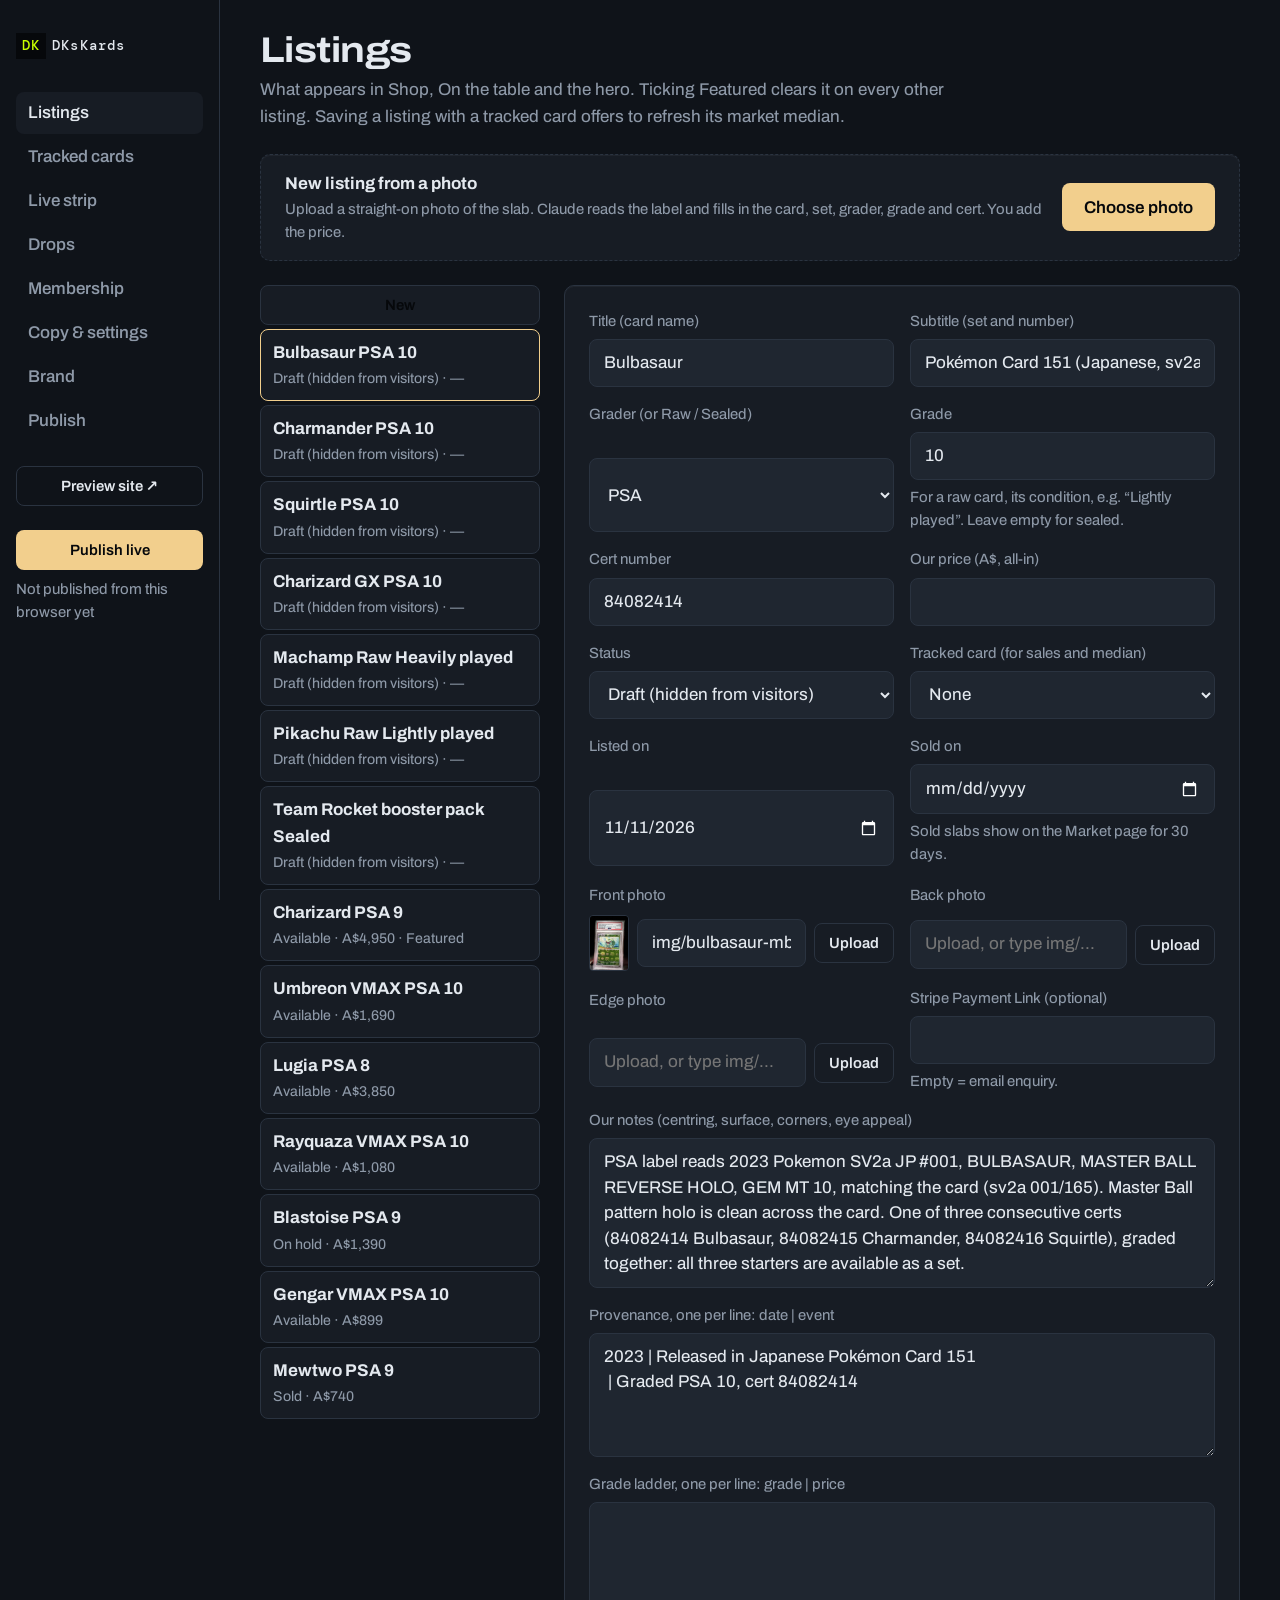
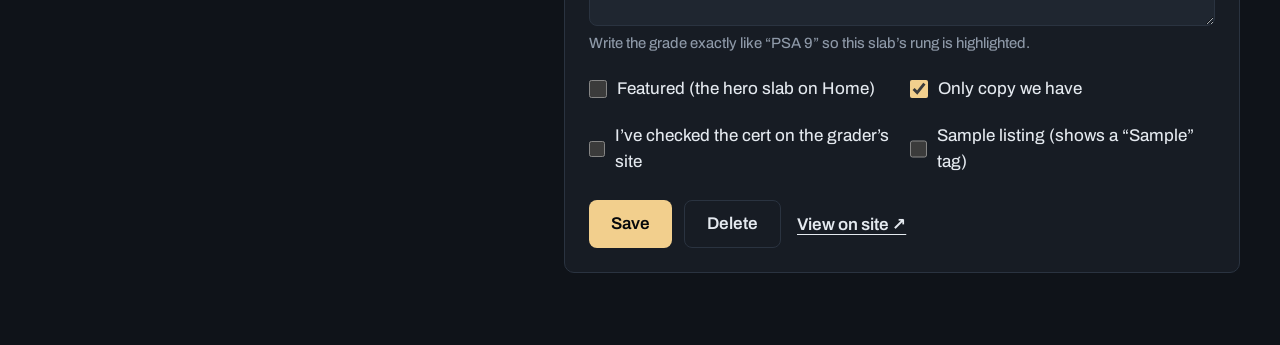
==== commit e5fbd7f2: "Add 7 draft listings with photos; Draft status, raw cards and sealed packs Photos fill the slab face" ====
--- a/dashboard.html
+++ b/dashboard.html
@@ -67,6 +67,7 @@
     <div style="display:grid;gap:8px">
       <a class="btn btn-line btn-sm" href="index.html" target="_blank">Preview site ↗</a>
       <div id="tokenAlert"></div>
+      <div id="liveAlert"></div>
       <button class="btn btn-lamp btn-sm" type="button" id="publishTop">Publish live</button>
       <p class="hint" id="pubState" role="status" aria-live="polite"></p>
     </div>
@@ -76,18 +77,29 @@
 <div class="toast" id="toast" role="status"></div>
 
 <script type="module">
-import { load, save, DEFAULTS, ADMIN_KEY, STORE_KEY, escapeHtml as esc, fmtAUD, latest, median, contrast } from './config.js';
+import { load, save, readLocal, DEFAULTS, ADMIN_KEY, STORE_KEY, escapeHtml as esc, fmtAUD, latest, median, contrast } from './config.js';
 import { getConn, setConn, forgetToken, testConn, putFile, b64text, preparePhoto, pagesStatus } from './github.js';
 import { getKey, setKey, forgetKey, testKey, readSlab } from './reader.js';
 
 localStorage.setItem(ADMIN_KEY, '1');
+const PUBLISHED_KEY = 'dksKardsPublishedAt';
+
+// If the live config.json was published from somewhere else (another browser, or Claude) after this
+// browser's copy was saved, use it, unless this browser has edits that were never published.
+const local = readLocal();
+const live = await fetch('config.json', { cache: 'no-store' }).then(r => (r.ok ? r.json() : {})).catch(() => ({}));
+let liveIsNewer = false;
+if (local.listings && live.updatedAt && !(local.updatedAt >= live.updatedAt)) {
+  const unpublished = !local.updatedAt || local.updatedAt > (localStorage.getItem(PUBLISHED_KEY) || '');
+  if (unpublished) liveIsNewer = true;
+  else { localStorage.removeItem(STORE_KEY); localStorage.setItem(PUBLISHED_KEY, live.updatedAt); }
+}
+
 const cfg = structuredClone(await load({ admin: true }));
 const main = document.getElementById('main');
 const $ = (s, r = main) => r.querySelector(s);
 const uid = p => `${p}_${Date.now().toString(36)}${Math.random().toString(36).slice(2, 5)}`;
 const today = () => new Date().toISOString().slice(0, 10);
-
-const PUBLISHED_KEY = 'dksKardsPublishedAt';
 
 function toast(msg, ms = 1800) {
   const t = document.getElementById('toast');
@@ -161,12 +173,14 @@
 /* ---------- publish to GitHub ---------- */
 async function publishLive() {
   if (!getConn().token) { show('publish'); toast('Connect GitHub first: paste your token below.', 3000); return; }
+  if (liveIsNewer && !confirm('Newer content is live that this browser hasn’t loaded. Publishing replaces it with what you see here. Publish anyway?')) return;
   const btn = document.getElementById('publishTop');
   btn.disabled = true; btn.textContent = 'Publishing…';
   try {
     const stamp = cfg.updatedAt || new Date().toISOString();
     await putFile('config.json', b64text(JSON.stringify(cfg, null, 1)), 'Update site content from the dashboard');
     localStorage.setItem(PUBLISHED_KEY, stamp);
+    liveIsNewer = false; document.getElementById('liveAlert').innerHTML = '';
     toast('Published. The live site updates in about a minute.', 3500);
     watchBuild();
   } catch (e) {
@@ -309,12 +323,12 @@
 }
 
 /* ---------- panels ---------- */
-const STATUS = [['available', 'Available'], ['on_hold', 'On hold'], ['sold', 'Sold']];
-const GRADERS = ['PSA', 'CGC', 'BGS', 'TAG', 'ACE', 'SGC'];
+const STATUS = [['draft', 'Draft (hidden from visitors)'], ['available', 'Available'], ['on_hold', 'On hold'], ['sold', 'Sold']];
+const GRADERS = ['PSA', 'CGC', 'BGS', 'TAG', 'ACE', 'SGC', 'Raw', 'Sealed'];
 
 const LISTING_FIELDS = () => [
   { k: 'title', label: 'Title (card name)' }, { k: 'subtitle', label: 'Subtitle (set and number)' },
-  { k: 'grader', label: 'Grader', type: 'select', options: GRADERS }, { k: 'grade', label: 'Grade' },
+  { k: 'grader', label: 'Grader (or Raw / Sealed)', type: 'select', options: GRADERS }, { k: 'grade', label: 'Grade', hint: 'For a raw card, its condition, e.g. “Lightly played”. Leave empty for sealed.' },
   { k: 'cert', label: 'Cert number' }, { k: 'priceAUD', label: 'Our price (A$, all-in)', type: 'number' },
   { k: 'status', label: 'Status', type: 'select', options: STATUS },
   { k: 'inventoryId', label: 'Tracked card (for sales and median)', type: 'select', options: [['', 'None'], ...(cfg.inventory || []).map(i => [i.id, `${i.name} ${i.grader} ${i.grade}`])] },
@@ -709,6 +723,13 @@
 document.getElementById('publishTop').onclick = publishLive;
 showPubState();
 renderTokenAlert();
+if (liveIsNewer) {
+  const el = document.getElementById('liveAlert');
+  el.innerHTML = `<div class="alert warn" role="alert"><b>Newer content is live</b>
+    <span>Something was published since this browser’s unpublished edits. Load it to see it here (your unpublished edits are dropped), or publish to replace it.</span>
+    <button class="btn btn-line" type="button" id="loadLive">Load the live version</button></div>`;
+  el.querySelector('#loadLive').onclick = () => { localStorage.removeItem(STORE_KEY); localStorage.setItem(PUBLISHED_KEY, live.updatedAt); location.reload(); };
+}
 
 /* ---------- tabs ---------- */
 const tabs = document.getElementById('tabs');
--- a/styles.css
+++ b/styles.css
@@ -344,6 +344,9 @@
 .edge-view{width:min(400px,84vw);aspect-ratio:3/4.6;display:grid;place-items:center;text-align:center;padding:var(--s-5);color:var(--steel)}
 .edge-view img{width:100%;height:100%;object-fit:contain}
 .slab-front .zoom-host{position:relative}
+.slab.has-photo .slab-foil{opacity:.08}
+.slab.has-photo .zoom-host{position:absolute;inset:0;overflow:hidden}
+.slab.has-photo .slab-front img,.tile .slab.has-photo .slab-front img{width:100%;height:100%;aspect-ratio:auto;object-fit:cover;margin:0;border-radius:0}
 .loupe{position:absolute;display:none;width:180px;height:180px;border-radius:50%;pointer-events:none;z-index:3;
   border:2px solid var(--lamp);box-shadow:0 12px 40px rgba(0,0,0,.5);background-repeat:no-repeat;background-color:var(--case)}
 .lot-info{display:grid;gap:var(--s-5)}
